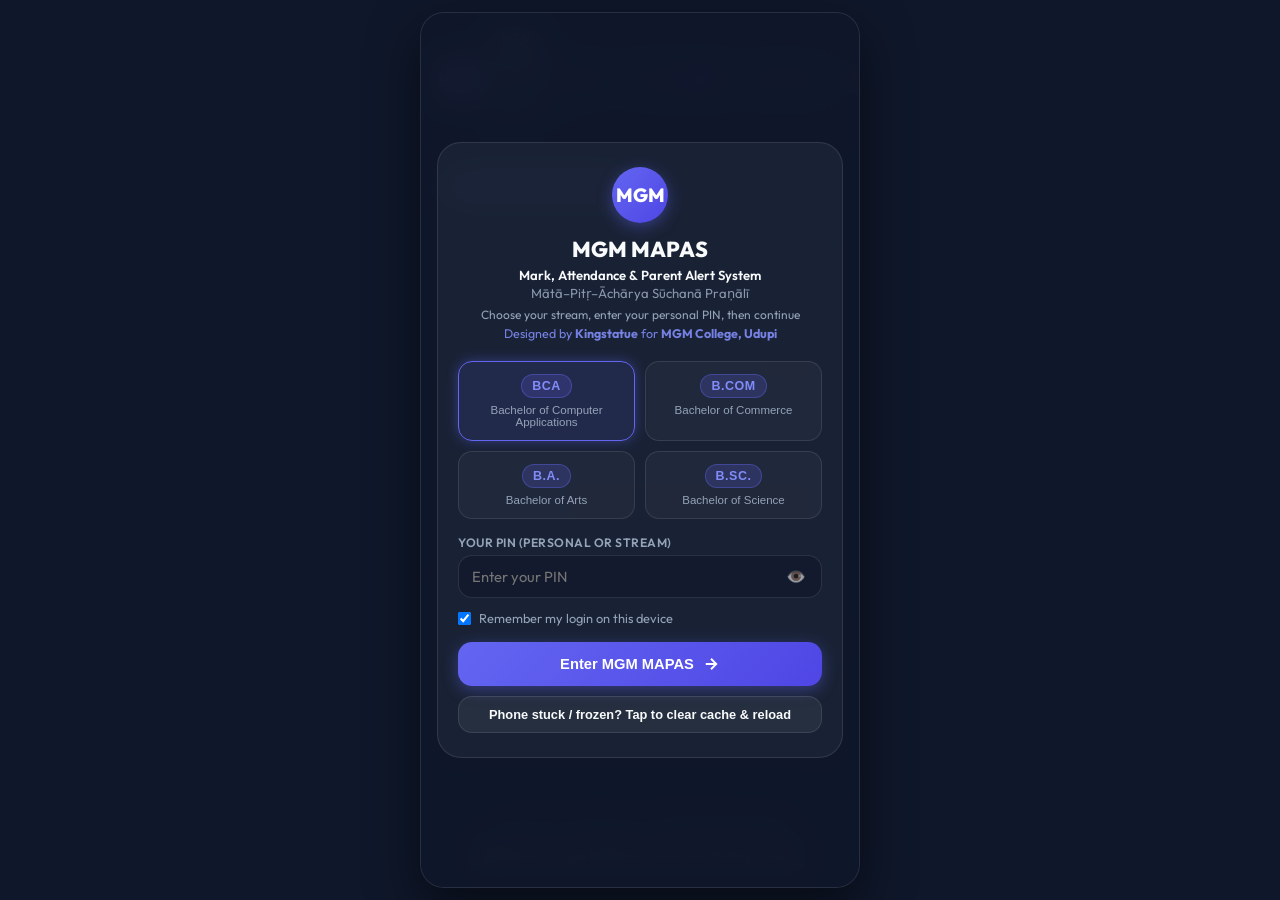
==== index.html @ 57c88f66 "new login pins" ====
<!DOCTYPE html>
<html lang="en" data-theme="dark">
<head>
  <meta charset="UTF-8">
  <meta name="viewport" content="width=device-width, initial-scale=1.0, maximum-scale=1.0, user-scalable=no">
  <title>MGM MAPAS — Mark, Attendance & Parent Alert System</title>
  <meta name="description" content="MGM MAPAS — Mark, Attendance & Parent Alert System (Mātā–Pitṛ–Āchārya Sūchanā Praṇālī). Daily parent alerts for MGM College faculty (BCA, B.Com, B.A., B.Sc.).">
  
  <!-- Fonts -->
  <link rel="preconnect" href="https://fonts.googleapis.com">
  <link rel="preconnect" href="https://fonts.gstatic.com" crossorigin>
  <link href="https://fonts.googleapis.com/css2?family=Outfit:wght@400;500;600;700;800&display=swap" rel="stylesheet">
  
  <!-- PWA & Mobile Icons -->
  <link rel="manifest" href="manifest.json">
  <meta name="theme-color" content="#6366f1">
  <meta name="apple-mobile-web-app-capable" content="yes">
  <meta name="apple-mobile-web-app-status-bar-style" content="black-translucent">
  <meta name="apple-mobile-web-app-title" content="MGM MAPAS">
  <link rel="apple-touch-icon" href="icon-192.png">

  <!-- Cache Control for GitHub Pages Instant Deployment -->
  <meta http-equiv="Cache-Control" content="no-cache, no-store, must-revalidate">
  <meta http-equiv="Pragma" content="no-cache">
  <meta http-equiv="Expires" content="0">

  <link rel="stylesheet" href="styles.css?v=v32.45-personal-pins">
  <script>
    // Auto-update after GitHub Pages deploy (runs before app.js) — does not touch attendance data
    (function () {
      var EXPECTED = 'v32.45-personal-pins';
      var KEY = 'mgm_shell_ver';
      var OWN_CACHE_PREFIX = 'mgm-absentee-informer';
      var reloading = false;

      function hardReload() {
        if (reloading || (typeof navigator !== 'undefined' && !navigator.onLine)) return;
        reloading = true;
        var finish = function () {
          try { sessionStorage.setItem('mgm_just_updated', EXPECTED); } catch (e) {}
          window.location.reload();
        };
        try {
          var p = Promise.resolve();
          if (window.caches && caches.keys) {
            p = caches.keys().then(function (names) {
              return Promise.all(names.filter(function (n) {
                return String(n || '').indexOf(OWN_CACHE_PREFIX) === 0;
              }).map(function (n) { return caches.delete(n); }));
            });
          }
          p.then(function () {
            if (!navigator.serviceWorker || !navigator.serviceWorker.getRegistration) {
              finish();
              return;
            }
            // Only this page's SW — never unregister Allstreams / Evening
            return navigator.serviceWorker.getRegistration().then(function (reg) {
              return reg ? reg.unregister() : undefined;
            }).then(finish).catch(finish);
          }).catch(finish);
        } catch (e) {
          finish();
        }
      }

      function applyNewVersion(ver) {
        if (typeof navigator !== 'undefined' && !navigator.onLine) return false;
        var prev = '';
        try { prev = localStorage.getItem(KEY) || ''; } catch (e) {}
        if (!prev) {
          try { localStorage.setItem(KEY, ver); } catch (e2) {}
          return false;
        }
        if (prev !== ver) {
          try { localStorage.setItem(KEY, ver); } catch (e2) {}
          hardReload();
          return true;
        }
        return false;
      }

      // 1) Compare published version.json (ONLY when online)
      if (typeof navigator !== 'undefined' && navigator.onLine) {
        fetch('./version.json?t=' + Date.now(), { cache: 'no-store' })
          .then(function (r) { return r.json(); })
          .then(function (data) {
            var ver = (data && (data.version || data.v)) || EXPECTED;
            applyNewVersion(ver);
          })
          .catch(function () {});
      } else {
        try { localStorage.setItem(KEY, EXPECTED); } catch (e) {}
      }

      // 2) Register SW with versioned URL so GitHub Pages cannot keep old sw.js forever
      if ('serviceWorker' in navigator) {
        window.addEventListener('load', function () {
          var swUrl = './sw.js?v=v116-personal-pins';
          navigator.serviceWorker.register(swUrl, { updateViaCache: 'none' })
            .then(function (reg) {
              if (navigator.onLine) {
                try { reg.update(); } catch (e) {}
              }
              function watch(worker) {
                if (!worker) return;
                worker.addEventListener('statechange', function () {
                  if (worker.state === 'installed' && navigator.serviceWorker.controller) {
                    try { worker.postMessage({ type: 'SKIP_WAITING' }); } catch (e) {}
                  }
                });
              }
              if (reg.waiting) {
                try { reg.waiting.postMessage({ type: 'SKIP_WAITING' }); } catch (e) {}
              }
              reg.addEventListener('updatefound', function () {
                watch(reg.installing);
              });
              document.addEventListener('visibilitychange', function () {
                if (document.visibilityState === 'visible' && navigator.onLine) {
                  try { reg.update(); } catch (e) {}
                  fetch('./version.json?t=' + Date.now(), { cache: 'no-store' })
                    .then(function (r) { return r.json(); })
                    .then(function (data) {
                      var ver = (data && (data.version || data.v)) || EXPECTED;
                      applyNewVersion(ver);
                    })
                    .catch(function () {});
                }
              });
            })
            .catch(function () {});

          var refreshing = false;
          navigator.serviceWorker.addEventListener('controllerchange', function () {
            if (refreshing || !navigator.onLine) return;
            refreshing = true;
            window.location.reload();
          });
        });
      }

      // Expose for "Check for App Updates" button
      window.mgmApplyShellVersion = applyNewVersion;
      window.mgmHardReloadShell = hardReload;
    })();
  </script>
</head>
<body>

  <!-- Main Mobile Frame Container -->
  <main class="app-frame" id="appFrame">
    
    <!-- Department Login Screen Overlay -->
    <div class="dept-login-overlay active" id="deptLoginModal">
      <div class="dept-login-card">
        <div class="dept-login-header">
          <div class="brand-logo-circle">MGM</div>
          <h2>MGM MAPAS</h2>
          <p style="font-weight: 600; color: var(--text-main, #e2e8f0); margin-bottom: 2px;">Mark, Attendance &amp; Parent Alert System</p>
          <p style="font-size: 0.82rem; opacity: 0.9; margin-top: 0;">Mātā–Pitṛ–Āchārya Sūchanā Praṇālī</p>
          <p style="font-size: 0.75rem; color: var(--text-muted, #94a3b8); margin-top: 6px;">Choose your stream, enter your personal PIN, then continue</p>
          <div style="font-size: 0.78rem; color: var(--primary-light, #818cf8); opacity: 0.9; margin-top: 4px;">Designed by <strong>Kingstatue</strong> for <strong>MGM College, Udupi</strong></div>
        </div>
        
        <form id="deptLoginForm" onsubmit="return false;">
          <div class="dept-grid">
            <button type="button" class="dept-card active" data-dept="BCA">
              <div class="dept-badge-pill bca">BCA</div>
              <span class="dept-name">Bachelor of Computer Applications</span>
            </button>
            <button type="button" class="dept-card" data-dept="BCM">
              <div class="dept-badge-pill bcm">B.COM</div>
              <span class="dept-name">Bachelor of Commerce</span>
            </button>
            <button type="button" class="dept-card" data-dept="BA">
              <div class="dept-badge-pill ba">B.A.</div>
              <span class="dept-name">Bachelor of Arts</span>
            </button>
            <button type="button" class="dept-card" data-dept="BSC">
              <div class="dept-badge-pill bsc">B.SC.</div>
              <span class="dept-name">Bachelor of Science</span>
            </button>
          </div>

          <div class="form-group" style="margin-top: 16px;">
            <label for="deptPasscode">Your PIN (personal or stream)</label>
            <div class="passcode-input-wrapper">
              <input type="password" id="deptPasscode" class="form-input" placeholder="Enter your PIN" autocomplete="current-password" inputmode="text">
              <button type="button" class="btn-toggle-pass" id="togglePassBtn">👁️</button>
            </div>
          </div>

          <div class="remember-checkbox-group">
            <label><input type="checkbox" id="rememberDeptCheck" checked> Remember my login on this device</label>
          </div>

          <div class="login-alert-box" id="loginAlertBox" style="display: none;"></div>

          <button type="submit" class="btn-primary btn-login" id="deptLoginBtn" style="margin-top: 16px;">
            <span>Enter MGM MAPAS</span>
            <svg width="18" height="18" viewBox="0 0 24 24" fill="none" stroke="currentColor" stroke-width="2.5">
              <line x1="5" y1="12" x2="19" y2="12"></line>
              <polyline points="12 5 19 12 12 19"></polyline>
            </svg>
          </button>
          <button type="button" class="btn-secondary" id="mobileForceRefreshBtn" style="width: 100%; margin-top: 10px; font-size: 0.8rem; font-weight: 600; padding: 10px;">
            Phone stuck / frozen? Tap to clear cache &amp; reload
          </button>
          <button type="button" class="btn-secondary" id="cancelHODLoginBtn" onclick="cancelHODLoginAndReturnToLogger()" style="width: 100%; margin-top: 8px; font-size: 0.84rem; font-weight: 600; padding: 10px; display: none;">
            ← Back to Mark Absentees
          </button>
        </form>
      </div>
    </div>

    <script>
      // Works even if app.js failed to load (old broken PWA cache)
      (function () {
        function mgmForceRefresh() {
          var done = function () { window.location.reload(); };
          var OWN_CACHE_PREFIX = 'mgm-absentee-informer';
          try {
            if (window.caches && caches.keys) {
              caches.keys().then(function (names) {
                return Promise.all(names.filter(function (n) {
                  return String(n || '').indexOf(OWN_CACHE_PREFIX) === 0;
                }).map(function (n) { return caches.delete(n); }));
              }).then(function () {
                if (navigator.serviceWorker && navigator.serviceWorker.getRegistration) {
                  return navigator.serviceWorker.getRegistration().then(function (reg) {
                    if (reg) return reg.unregister();
                  });
                }
              }).then(done).catch(done);
              return;
            }
          } catch (e) {}
          done();
        }
        window.mgmForceRefresh = mgmForceRefresh;
        document.addEventListener('DOMContentLoaded', function () {
          var btn = document.getElementById('mobileForceRefreshBtn');
          if (btn) btn.addEventListener('click', function (e) {
            e.preventDefault();
            btn.textContent = 'Clearing cache…';
            mgmForceRefresh();
          });
        });
      })();
    </script>

    <!-- Top Header -->
    <header class="app-header">
      <div class="brand">
        <div class="brand-icon">MGM</div>
        <div class="brand-info">
          <h1 title="Mark, Attendance & Parent Alert System · Mātā–Pitṛ–Āchārya Sūchanā Praṇālī">MGM MAPAS</h1>
          <p id="deptSubtitle">Bachelor of Computer Applications (BCA)</p>
        </div>
      </div>
      <div class="header-actions">
        <button class="dept-active-badge bca" id="activeDeptBadge" title="BCA Department" type="button">
          <span id="activeDeptText">BCA</span>
        </button>
        <button class="history-pill-btn" id="historyBtn" title="Today's entries — edit or delete" aria-label="Today's entries">
          <svg width="16" height="16" viewBox="0 0 24 24" fill="none" stroke="currentColor" stroke-width="2.2" stroke-linecap="round" stroke-linejoin="round">
            <path d="M12 8v4l3 3"></path>
            <circle cx="12" cy="12" r="9"></circle>
          </svg>
          <span>Today</span>
          <span class="today-count-badge" id="todayCountBadge" hidden>0</span>
        </button>
        <button class="history-pill-btn" id="manageSubjectBtnHeader" title="Add or manage subjects" aria-label="Manage Subjects">
          <svg width="15" height="15" viewBox="0 0 24 24" fill="none" stroke="currentColor" stroke-width="2.2" stroke-linecap="round" stroke-linejoin="round">
            <path d="M4 19.5A2.5 2.5 0 0 1 6.5 17H20"></path>
            <path d="M6.5 2H20v20H6.5A2.5 2.5 0 0 1 4 19.5v-15A2.5 2.5 0 0 1 6.5 2z"></path>
          </svg>
          <span>Subjects</span>
        </button>
        <button class="history-pill-btn" id="adminTeachersBtn" title="Admin only — manage teacher names and personal PINs" aria-label="Manage Teachers" style="display: none;">
          <svg width="15" height="15" viewBox="0 0 24 24" fill="none" stroke="currentColor" stroke-width="2.2" stroke-linecap="round" stroke-linejoin="round">
            <path d="M17 21v-2a4 4 0 0 0-4-4H5a4 4 0 0 0-4 4v2"></path>
            <circle cx="9" cy="7" r="4"></circle>
            <path d="M23 21v-2a4 4 0 0 0-3-3.87"></path>
            <path d="M16 3.13a4 4 0 0 1 0 7.75"></path>
          </svg>
          <span>Teachers</span>
        </button>
        <button class="history-pill-btn" id="adminPasscodeSettingsBtn" title="Admin only — legacy stream / admin passcodes" aria-label="Manage Passcodes" style="display: none;">
          <svg width="15" height="15" viewBox="0 0 24 24" fill="none" stroke="currentColor" stroke-width="2.2" stroke-linecap="round" stroke-linejoin="round">
            <rect x="3" y="11" width="18" height="11" rx="2" ry="2"></rect>
            <path d="M7 11V7a5 5 0 0 1 10 0v4"></path>
          </svg>
          <span>PINs</span>
        </button>
        <button class="logout-btn" id="logoutBtn" title="Exit Department / Logout" aria-label="Exit Department">
          <svg width="15" height="15" viewBox="0 0 24 24" fill="none" stroke="currentColor" stroke-width="2.2" stroke-linecap="round" stroke-linejoin="round">
            <path d="M9 21H5a2 2 0 0 1-2-2V5a2 2 0 0 1 2-2h4"></path>
            <polyline points="16 17 21 12 16 7"></polyline>
            <line x1="21" y1="12" x2="9" y2="12"></line>
          </svg>
          <span>Exit</span>
        </button>
        <button class="icon-btn" id="themeToggle" title="Toggle Theme" aria-label="Toggle Theme">
          <svg class="sun-icon" width="20" height="20" viewBox="0 0 24 24" fill="none" stroke="currentColor" stroke-width="2" stroke-linecap="round" stroke-linejoin="round">
            <circle cx="12" cy="12" r="5"></circle>
            <line x1="12" y1="1" x2="12" y2="3"></line>
            <line x1="12" y1="21" x2="12" y2="23"></line>
            <line x1="4.22" y1="4.22" x2="5.64" y2="5.64"></line>
            <line x1="18.36" y1="18.36" x2="19.78" y2="19.78"></line>
            <line x1="1" y1="12" x2="3" y2="12"></line>
            <line x1="21" y1="12" x2="23" y2="12"></line>
            <line x1="4.22" y1="19.78" x2="5.64" y2="18.36"></line>
            <line x1="18.36" y1="5.64" x2="19.78" y2="4.22"></line>
          </svg>
        </button>
      </div>
    </header>

    <!-- Main Interactive Body -->
    <div class="app-body">
      
      <!-- Mode Switcher (Voice removed — Mark Absentees + Parent Informer) -->
      <div class="mode-switcher">
        <button class="mode-tab" id="voiceModeTab" style="display: none !important;" hidden aria-hidden="true" tabindex="-1">Voice</button>
        <button class="mode-tab active" id="typingModeTab">
          <svg width="18" height="18" viewBox="0 0 24 24" fill="none" stroke="currentColor" stroke-width="2" stroke-linecap="round" stroke-linejoin="round">
            <rect x="2" y="4" width="20" height="16" rx="2"></rect>
            <path d="M6 8h.01M10 8h.01M14 8h.01M18 8h.01M6 12h.01M10 12h.01M14 12h.01M18 12h.01M8 16h8"></path>
          </svg>
          Mark Absentees
        </button>
        <button class="mode-tab" id="hodModeTab">
          <svg width="18" height="18" viewBox="0 0 24 24" fill="none" stroke="currentColor" stroke-width="2" stroke-linecap="round" stroke-linejoin="round">
            <path d="M16 21v-2a4 4 0 0 0-4-4H5a4 4 0 0 0-4 4v2"></path>
            <circle cx="8.5" cy="7" r="4"></circle>
            <polyline points="17 11 19 13 23 9"></polyline>
          </svg>
          Parent Informer
        </button>
      </div>

      <!-- VOICE kept in DOM (hidden) so legacy element IDs do not break -->
      <div class="mode-container" id="voiceSection" style="display: none !important;" hidden aria-hidden="true">
        
        <!-- Live Status Pill with Today's Date -->
        <div class="status-pill" id="statusPill">
          <span class="status-dot"></span>
          <span id="statusText">Tap microphone to speak</span>
          <span class="today-badge" id="todayBadge">📅 Today</span>
        </div>

        <!-- Microphone Section -->
        <div class="mic-section">
          <div class="mic-wrapper" id="micWrapper">
            <div class="pulse-ring pulse-ring-1"></div>
            <div class="pulse-ring pulse-ring-2"></div>
            
            <button class="mic-btn" id="micBtn" aria-label="Tap to speak">
              <svg id="micIcon" viewBox="0 0 24 24" fill="none" stroke="currentColor" stroke-width="2" stroke-linecap="round" stroke-linejoin="round">
                <path d="M12 2a3 3 0 0 0-3 3v7a3 3 0 0 0 6 0V5a3 3 0 0 0-3-3z"></path>
                <path d="M19 10v2a7 7 0 0 1-14 0v-2"></path>
                <line x1="12" y1="19" x2="12" y2="22"></line>
                <line x1="8" y1="22" x2="16" y2="22"></line>
              </svg>
              <span id="micBtnLabel">Tap to Speak</span>
            </button>
          </div>

          <canvas class="visualizer-canvas" id="audioVisualizer"></canvas>
        </div>

        <!-- Speech Transcript Card -->
        <div class="transcript-card">
          <div class="transcript-header">
            <h3>
              <svg width="16" height="16" viewBox="0 0 24 24" fill="none" stroke="currentColor" stroke-width="2">
                <path d="M21 15a2 2 0 0 1-2 2H7l-4 4V5a2 2 0 0 1 2-2h14a2 2 0 0 1 2 2z"></path>
              </svg>
              Live Speech Transcript
            </h3>
            <button class="clear-btn" id="clearTranscriptBtn" title="Clear text">Clear</button>
          </div>
          <div class="transcript-text" id="transcriptText">
            <span class="transcript-placeholder">Spoken words will appear here in real-time...</span>
          </div>
        </div>

        <!-- Voice Presets -->
        <div class="presets-section">
          <div style="display: flex; justify-content: space-between; align-items: center; width: 100%; margin-bottom: 4px;">
            <span class="section-label">Sample Spoken Phrases</span>
            </div>
          <div class="preset-pills">
            <button class="preset-pill" data-phrase="26709 26717 English First Year A Slot 1">
              "26709 26717 English 1st Yr A Slot 1"
            </button>
            <button class="preset-pill" data-phrase="Roll numbers 26701, 26705 2nd Year BCA Sec B Java 10-10.55">
              "Roll 26701, 26705 2nd Yr Sec B Java 10-10.55"
            </button>
            <button class="preset-pill" data-phrase="Third year Section A Database slot 1 absentees 5 8 19">
              "3rd Yr Sec A Database Slot 1 - Absentees 5, 8, 19"
            </button>
          </div>
        </div>

        <div class="action-controls" style="display: flex; flex-direction: column; gap: 8px;">
          <button class="btn-primary" id="processBtn" disabled>
            <span>Verify & Confirm</span>
            <svg width="18" height="18" viewBox="0 0 24 24" fill="none" stroke="currentColor" stroke-width="2.5">
              <polyline points="9 18 15 12 9 6"></polyline>
            </svg>
          </button>
          <button type="button" class="btn-secondary history-open-btn" id="historyBtnVoice" style="width: 100%;">
            Today’s entries — Edit / Delete
          </button>
        </div>

      </div>

      <!-- MARK ABSENTEES MODE CONTAINER -->
      <div class="mode-container" id="typingSection" style="display: flex;">
        <!-- Hidden stubs — Quick Text removed; keep IDs for legacy JS -->
        <textarea id="manualTextInput" style="display:none" aria-hidden="true"></textarea>
        <button type="button" id="clearManualTextBtn" style="display:none" aria-hidden="true"></button>
        <button type="button" id="parseTypedTextBtn" style="display:none" aria-hidden="true"></button>
        
        <!-- Direct Form — progressive steps: Date → Year/Sec → Slot/Duration → Subject → Rolls -->
        <form class="direct-form" id="directForm" onsubmit="return false;">
          <div class="form-row mark-step" id="markStepDate">
            <div class="form-group form-group-full">
              <label for="directDateInput">Date</label>
              <input type="date" id="directDateInput" class="form-input" required>
            </div>
          </div>

          <div class="form-row mark-step" id="markStepYearSec">
            <div class="form-group">
              <label for="directYearSelect">Year</label>
              <select id="directYearSelect" class="form-select">
                <option value="" disabled selected>Select Year</option>
                <option value="First Year">First Year</option>
                <option value="Second Year">Second Year</option>
                <option value="Third Year">Third Year</option>
              </select>
            </div>

            <div class="form-group" id="directSectionWrap">
              <label for="directSectionSelect">Section</label>
              <select id="directSectionSelect" class="form-select">
                <option value="" disabled selected>Select Section</option>
                <option value="A">Section A</option>
                <option value="B">Section B</option>
                <option value="C">Section C</option>
                <option value="C (TP)">Section C (TP)</option>
                <option value="C (AF)">Section C (AF)</option>
                <option value="ALL">Combined (Sec A, B, C / Electives)</option>
              </select>

              <!-- Combination Checkboxes UI for BSC & Audience Streams -->
              <div id="directCombinationCheckboxes" class="combo-checkbox-panel" style="display: none;">
                <div class="combo-panel-title">Select Combination(s) / Batches for this Class:</div>
                <div class="combo-checkbox-list" id="directComboCheckboxesList"></div>
                <div class="combo-preset-row" id="directComboPresetsRow"></div>
              </div>
            </div>
          </div>

          <div class="form-row mark-step" id="markStepSlotDur">
            <div class="form-group">
              <label for="directSlotSelect">Slot / Time</label>
              <select id="directSlotSelect" class="form-select">
                <option value="" disabled selected>Select Slot</option>
                <option value="1">Slot 1 (9:00 - 9:55 AM)</option>
                <option value="2">Slot 2 (10:00 - 10:55 AM)</option>
                <option value="3">Slot 3 (11:10 - 12:05 PM)</option>
                <option value="4">Slot 4 (12:10 - 1:05 PM)</option>
                <option value="5">Slot 5 (1:05 - 2:00 PM)</option>
                <option value="6">Slot 6 (2:00 - 2:55 PM)</option>
                <option value="7">Slot 7 (3:00 - 3:55 PM)</option>
                <option value="8">Slot 8 (4:00 - 4:55 PM)</option>
              </select>
            </div>
            <div class="form-group">
              <label for="directDurationSelect">Duration / Multi-Slot</label>
              <select id="directDurationSelect" class="form-select">
                <option value="1">1 Hour (Single Slot)</option>
                <option value="2">2 Hours (2 Slots - Double Class / Lab)</option>
                <option value="3">3 Hours (3 Slots - Multi Class / Lab)</option>
                <option value="4">4 Hours (4 Slots - Multi Class / Lab)</option>
              </select>
            </div>
          </div>

          <div class="form-row mark-step" id="markStepSubject">
            <div class="form-group form-group-full">
              <label for="directSubjectInput">Subject</label>
              <select id="directSubjectInput" class="form-select" required>
                <option value="" disabled selected>Select Subject</option>
              </select>
            </div>
          </div>

          <div class="mark-step" id="markStepRolls">
            <div class="form-group form-group-full">
              <div class="roll-prefix-bar" id="directRollPrefixBar">
                <label for="directRollPrefix">Section prefix</label>
                <input type="text" id="directRollPrefix" class="form-input roll-prefix-input" maxlength="10" placeholder="e.g. 267 or S0" autocomplete="off" spellcheck="false">
                <span class="roll-prefix-hint">Short digits (2–3) expand using this prefix</span>
              </div>
              <div class="roll-input-header">
                <label for="directRollInput" style="margin-bottom: 0;">Absent Roll Numbers</label>
                <button type="button" class="small-mic-btn" id="directMicBtn" title="Speak Roll Numbers (e.g. 26709, 26717)">
                  <svg class="small-mic-icon" width="14" height="14" viewBox="0 0 24 24" fill="none" stroke="currentColor" stroke-width="2.2" stroke-linecap="round" stroke-linejoin="round">
                    <path d="M12 2a3 3 0 0 0-3 3v7a3 3 0 0 0 6 0V5a3 3 0 0 0-3-3z"></path>
                    <path d="M19 10v2a7 7 0 0 1-14 0v-2"></path>
                    <line x1="12" y1="19" x2="12" y2="22"></line>
                    <line x1="8" y1="22" x2="16" y2="22"></line>
                  </svg>
                  <span id="directMicBtnLabel">Voice Input</span>
                </button>
              </div>
              <textarea id="directRollInput" class="form-input mark-roll-input" rows="3" placeholder="e.g. 09, 17 or full 26709, 26717 (blank = NIL)"></textarea>
              <div class="roll-expand-preview" id="directRollExpandPreview" hidden></div>
              <div class="mic-status-banner" id="directMicStatusBanner" style="display: none;">
                <div style="display: flex; align-items: center; gap: 8px; overflow: hidden; white-space: nowrap; text-overflow: ellipsis; flex: 1;">
                  <span class="mic-live-dot"></span>
                  <span id="directMicStatusText" style="overflow: hidden; text-overflow: ellipsis;">Listening... Speak now</span>
                </div>
                <button type="button" class="mic-stop-pill" id="directMicStopBtn">Stop</button>
              </div>
            </div>
          </div>

          <div id="directMultiSlotContainer" style="display: none; margin-bottom: 12px; padding: 10px; background: rgba(0,0,0,0.25); border: 1px dashed var(--primary-light); border-radius: 8px;">
            <div style="font-size: 0.78rem; font-weight: 700; color: #60a5fa; margin-bottom: 6px;">
              🧪 Per-Slot Absentees Adjustment (Optional for Multi-Hour Labs)
            </div>
            <div id="directMultiSlotBreakdown" style="display: flex; flex-direction: column; gap: 6px;"></div>
          </div>

          <div class="mark-step" id="markStepActions">
            <div class="modal-buttons" style="margin-top: 10px;">
              <button type="button" class="btn-secondary btn-cancel" id="directResetBtn">Clear / Reset</button>
              <button type="button" class="btn-primary btn-submit" id="directSubmitBtn">
                <span id="directSubmitBtnText">Submit Absentee</span>
                <div class="spinner" id="directSubmitSpinner" style="display: none;"></div>
              </button>
            </div>
          </div>

          <button type="button" class="btn-secondary" id="openPaperPasteModalBtn" style="margin-top: 8px; width: 100%; font-weight: 700;">
            📋 Paste past classes
          </button>
        </form>

      </div>

      <!-- HOD PORTAL CONTAINER -->
      <div class="mode-container hod-workspace" id="hodSection" style="display: none;">
        <div class="hod-header-card hod-workspace-chrome">
          <div class="hod-title-group" style="display: flex; justify-content: space-between; align-items: center; flex-wrap: wrap; gap: 8px;">
            <div>
              <h2 style="font-size: 1rem; font-weight: 800; color: var(--text-main); margin: 0; display: flex; align-items: center; gap: 8px;">
                Parent Informer
                <span id="hodRoleBadge" style="display: none;"></span>
              </h2>
            </div>
            <div style="display: flex; gap: 8px; align-items: center; flex-wrap: wrap;">
              <button type="button" class="btn-secondary" id="hodPasscodeSettingsBtn" style="padding: 6px 12px; font-size: 0.78rem; display: none;">
                ⚙️ Manage Passcodes
              </button>
              </div>
          </div>
          
        <!-- Parent Informer Sub-Tool Switcher Tabs -->
        <div class="mode-switcher hod-sub-tabs" style="margin-top: 10px; margin-bottom: 0; background: rgba(0,0,0,0.25); padding: 4px; border-radius: 10px;">
          <button class="mode-tab active" id="subTabDailyInformer" type="button" title="Daily Absentees Report">
            Daily
          </button>
          <button class="mode-tab" id="subTabShortageCalculator" type="button" title="Attendance Shortage Report">
            Shortage
          </button>
          <button class="mode-tab" id="subTabInternalMarks" type="button" title="Internal Marks">
            Marks
          </button>
        </div>
        </div>

        <!-- CONTAINER 1: DAILY INFORMER -->
        <div id="hodDailyInformerContainer" class="hod-subpanel">
          <div class="hod-filter-row">
            <div class="form-group" style="flex: 1; min-width: 140px; display: none;">
              <label for="hodStreamSelect">Department</label>
              <select id="hodStreamSelect" class="form-select">
                <option value="BCA" selected>BCA (Bachelor of Computer Applications)</option>
              </select>
            </div>
            
            <div class="form-group" style="flex: 1; min-width: 140px;">
              <label for="hodDatePicker">Date</label>
              <input type="date" id="hodDatePicker" class="form-control" />
            </div>

            <div class="form-group" style="align-self: flex-end;">
              <button type="button" class="btn-primary" id="hodFetchBtn" style="padding: 10px 16px; width: 100%;">
                <span id="hodFetchBtnText">🔄 Fetch Absentees</span>
                <div class="spinner" id="hodFetchSpinner" style="display: none;"></div>
              </button>
            </div>
          </div>

          <div id="hodStatusMessage" class="alert-banner" style="display: none; margin-top: 14px;"></div>

          <!-- Global Master WhatsApp Share Button -->
          <div id="hodGlobalShareContainer" style="display: none; margin-bottom: 16px;">
            <button type="button" class="btn-whatsapp-global" id="hodShareAllWaBtn" style="width: 100%;">
              📱 Share Full Department Summary (All Sections) to WhatsApp
            </button>
          </div>

          <!-- Section Cards Container -->
          <div class="hod-section-cards" id="hodSectionCardsContainer">
            <div class="hod-empty-state">
              <div style="font-size: 2.5rem; margin-bottom: 8px;">📊</div>
              <p style="font-size: 0.88rem; color: var(--text-muted); font-weight: 500;">Select date and click <strong>"Fetch Absentees"</strong> to generate section report.</p>
            </div>
          </div>
        </div>

        <!-- CONTAINER 2: SHORTAGE CALCULATOR -->
        <div id="hodShortageContainer" class="hod-subpanel" style="display: none;">
          <!-- Attendance Shortage Calculator Card (Method 1: Roll Range) -->
          <div class="hod-header-card" style="border: 1px solid rgba(239, 68, 68, 0.35); background: rgba(239, 68, 68, 0.05);">
            <div style="display: flex; justify-content: space-between; align-items: center; margin-bottom: 12px; flex-wrap: wrap; gap: 8px;">
              <h3 class="hod-panel-title" style="font-size: 1.05rem; font-weight: 800; color: #f87171; display: flex; align-items: center; gap: 8px; margin: 0;">
                Shortage filters
              </h3>
              <span class="badge" style="background: rgba(239, 68, 68, 0.2); color: #f87171; font-size: 0.72rem; font-weight: 700;">Roll Range Method</span>
            </div>

            <div class="hod-filter-row" style="margin-bottom: 8px;">
              <div class="form-group" style="flex: 1; min-width: 110px;">
                <label for="shortageYearSelect">Year</label>
                <select id="shortageYearSelect" class="form-select">
                  <option value="First Year">First Year</option>
                  <option value="Second Year">Second Year</option>
                  <option value="Third Year">Third Year</option>
                </select>
              </div>
              <div class="form-group" style="flex: 1; min-width: 110px;">
                <label for="shortageSectionSelect">Section</label>
                <select id="shortageSectionSelect" class="form-select">
                  <option value="A">Section A</option>
                  <option value="B">Section B</option>
                  <option value="C">Section C</option>
                  <option value="C (AIML)">Section C (AIML)</option>
                  <option value="ALL">Combined (Electives)</option>
                </select>
              </div>
              <div class="form-group" style="flex: 1; min-width: 140px;">
                <label for="shortageSubjectSelect">Subject Filter</label>
                <select id="shortageSubjectSelect" class="form-select">
                  <option value="ALL" selected>All Subjects (Overall)</option>
                </select>
              </div>
            </div>

            <div class="hod-filter-row" style="margin-bottom: 8px;">
              <div class="form-group" style="flex: 1; min-width: 110px;">
                <label for="shortageStartRoll">Start Roll No. / Ranges</label>
                <input type="text" id="shortageStartRoll" class="form-input" placeholder="e.g. S0180 or S0180-S0260, S0352" />
              </div>
              <div class="form-group" style="flex: 1; min-width: 110px;">
                <label for="shortageEndRoll">End Roll No. (Optional)</label>
                <input type="text" id="shortageEndRoll" class="form-input" placeholder="e.g. S0352" />
              </div>
              <div class="form-group" style="flex: 1; min-width: 130px;">
                <label for="shortageCutoffSelect">Cutoff Threshold</label>
                <select id="shortageCutoffSelect" class="form-select">
                  <option value="75" selected>Below 75% (Shortage)</option>
                  <option value="80">Below 80%</option>
                  <option value="60">Below 60% (Critical)</option>
                  <option value="100">All Students (Complete List)</option>
                </select>
              </div>
              <div class="form-group" style="flex: 1; min-width: 130px;">
                <label for="shortagePeriodSelect">Time Period</label>
                <select id="shortagePeriodSelect" class="form-select">
                  <option value="ALL" selected>All Time (Cumulative)</option>
                  <option value="MONTH">This Month (Monthly)</option>
                  <option value="WEEK">This Week (Weekly)</option>
                  <option value="CUSTOM">Custom Date Range</option>
                </select>
              </div>
            </div>

            <div id="shortageCustomDateRow" class="hod-filter-row" style="display: none; margin-bottom: 8px;">
              <div class="form-group" style="flex: 1; min-width: 130px;">
                <label for="shortageFromDate">From Date</label>
                <input type="date" id="shortageFromDate" class="form-input" />
              </div>
              <div class="form-group" style="flex: 1; min-width: 130px;">
                <label for="shortageToDate">To Date</label>
                <input type="date" id="shortageToDate" class="form-input" />
              </div>
            </div>

            <button type="button" class="btn-primary" id="shortageCalculateBtn" style="width: 100%; background: linear-gradient(135deg, #ef4444, #dc2626); border: none; margin-top: 6px; padding: 10px 16px; font-weight: 700;">
              <span id="shortageCalculateBtnText">📊 Calculate Shortage Report</span>
              <div class="spinner" id="shortageSpinner" style="display: none;"></div>
            </button>
            <button type="button" class="btn-secondary" id="openBulkGeneratorModalBtn" style="width: 100%; margin-top: 10px; font-weight: 700; background: rgba(99,102,241,0.12); color: #a5b4fc; border: 1px solid rgba(99,102,241,0.3); padding: 9px 16px; border-radius: 8px; cursor: pointer; display: flex; justify-content: center; align-items: center; gap: 8px;">
              ⚡ Bulk Past Class Generator
            </button>
          </div>

          <div id="shortageResultsContainer" style="display: none; margin-top: 14px;"></div>
        </div>

        <div id="hodInternalMarksContainer" class="hod-subpanel" style="display: none;">
          <div class="hod-header-card" style="border: 1px solid rgba(16, 185, 129, 0.35); background: rgba(16, 185, 129, 0.06);">
            <div style="display: flex; justify-content: space-between; align-items: center; margin-bottom: 12px; flex-wrap: wrap; gap: 8px;">
              <h3 class="hod-panel-title" style="font-size: 1.05rem; font-weight: 800; color: #34d399; margin: 0;">Marks entry</h3>
              <span class="badge" style="background: rgba(16, 185, 129, 0.2); color: #6ee7b7; font-size: 0.72rem; font-weight: 700;">2 × 10</span>
            </div>
            <p class="hod-panel-hint" style="font-size: 0.78rem; color: var(--text-muted); margin: 0 0 12px;">Logged-in stream · year · section · subject</p>

            <div class="hod-filter-row" style="margin-bottom: 8px;">
              <div class="form-group" style="flex: 1; min-width: 110px;">
                <label for="iaYearSelect">Year</label>
                <select id="iaYearSelect" class="form-select">
                  <option value="First Year">First Year</option>
                  <option value="Second Year">Second Year</option>
                  <option value="Third Year">Third Year</option>
                </select>
              </div>
              <div class="form-group" style="flex: 1; min-width: 110px;">
                <label for="iaSectionSelect">Section</label>
                <select id="iaSectionSelect" class="form-select">
                  <option value="A">Section A</option>
                  <option value="B">Section B</option>
                  <option value="C">Section C</option>
                  <option value="ALL">Combined (Electives)</option>
                </select>
              </div>
              <div class="form-group" style="flex: 1; min-width: 140px;">
                <label for="iaSubjectSelect">Subject</label>
                <select id="iaSubjectSelect" class="form-select">
                  <option value="">Select subject</option>
                </select>
              </div>
              <div class="form-group" style="flex: 1; min-width: 120px;">
                <label for="iaSemesterSelect">Semester</label>
                <select id="iaSemesterSelect" class="form-select">
                  <option value="I">I Semester</option>
                  <option value="II">II Semester</option>
                  <option value="III">III Semester</option>
                  <option value="IV">IV Semester</option>
                  <option value="V">V Semester</option>
                  <option value="VI">VI Semester</option>
                </select>
              </div>
            </div>

            <div class="hod-filter-row" style="margin-bottom: 8px;">
              <div class="form-group" style="flex: 1; min-width: 110px;">
                <label for="iaStartRoll">Start Roll No. / Ranges</label>
                <input type="text" id="iaStartRoll" class="form-input" placeholder="e.g. S0001 or S0001-S0060" />
              </div>
              <div class="form-group" style="flex: 1; min-width: 110px;">
                <label for="iaEndRoll">End Roll No. (Optional)</label>
                <input type="text" id="iaEndRoll" class="form-input" placeholder="e.g. S0060" />
              </div>
            </div>

            <button type="button" class="btn-primary" id="iaLoadRollsBtn" style="width: 100%; background: linear-gradient(135deg, #10b981, #059669); border: none; margin-top: 6px; padding: 10px 16px; font-weight: 700;">
              <span id="iaLoadRollsBtnText">📋 Load Students for Marks Entry</span>
            </button>
          </div>

          <div id="iaMarksEntryCard" style="display: none; margin-top: 14px;" class="hod-header-card">
            <div style="display: flex; justify-content: space-between; align-items: center; flex-wrap: wrap; gap: 8px; margin-bottom: 10px;">
              <h4 style="margin: 0; font-size: 0.95rem; font-weight: 800; color: var(--text-main);" id="iaEntryHeading">Marks grid</h4>
              <span style="font-size: 0.75rem; color: var(--text-muted);">Names optional · Max 10 · type <strong>AB</strong> if absent</span>
            </div>
            <div class="form-group" style="margin-bottom: 10px;">
              <label for="iaClassListPaste">Paste class list once (from Excel) — Roll, REG.No, Name</label>
              <textarea id="iaClassListPaste" class="form-input" rows="4" placeholder="Copy from Excel and paste here, e.g.&#10;24301	U05MG24S0020	ABHISHEK&#10;24302	U05MG24S0015	ADHITHYA"></textarea>
              <button type="button" class="btn-secondary" id="iaApplyClassListBtn" style="margin-top: 8px; width: 100%; font-weight: 700; padding: 8px 12px;">
                📥 Fill Names from Paste
              </button>
              <p style="font-size: 0.72rem; color: var(--text-muted); margin: 6px 0 0;">One-time for this section. Names are reused for every subject.</p>
            </div>
            <div style="overflow-x: auto;">
              <table class="ia-marks-table" id="iaMarksTable">
                <thead>
                  <tr>
                    <th>Roll No.</th>
                    <th>REG.No.</th>
                    <th>Name</th>
                    <th>I TEST (/10)</th>
                    <th>II TEST (/10)</th>
                    <th>Internal</th>
                  </tr>
                </thead>
                <tbody id="iaMarksTableBody"></tbody>
              </table>
            </div>
            <div class="shortage-export-row" style="margin-top: 12px; margin-bottom: 0;">
              <button type="button" class="btn-primary" id="iaSaveMarksBtn" style="width: 100%; font-weight: 700; padding: 10px 14px;">💾 Save Internal Marks</button>
              <button type="button" class="btn-secondary" id="iaPrintClassBtn" style="width: 100%; font-weight: 700; padding: 10px 14px;">🖨️ Print Marks Form</button>
              <button type="button" class="btn-secondary" id="iaExcelClassBtn" style="width: 100%; font-weight: 700; padding: 10px 14px; background: rgba(16, 185, 129, 0.14); color: #6ee7b7; border: 1px solid rgba(16, 185, 129, 0.35);">📊 Download Marks Excel</button>
            </div>
            <div class="shortage-export-row" style="margin-top: 8px; margin-bottom: 0;">
              <button type="button" class="btn-secondary" id="iaPrintFinalBtn" style="width: 100%; font-weight: 700; padding: 10px 14px;">
                📄 Print Academic Performance
              </button>
              <button type="button" class="btn-secondary" id="iaExcelFinalBtn" style="width: 100%; font-weight: 700; padding: 10px 14px; background: rgba(16, 185, 129, 0.14); color: #6ee7b7; border: 1px solid rgba(16, 185, 129, 0.35);">
                📊 Download Final Report Excel
              </button>
            </div>
            <p style="font-size: 0.74rem; color: var(--text-muted); margin: 10px 0 0;">Marks form matches the college Internal Marks sheet. Academic Performance is the student-wise final report (marks + attendance) for the logged-in stream.</p>
          </div>
        </div>
      </div>

    </div>

    <!-- Confirmation Modal Form -->
    <div class="modal-overlay" id="confirmationModal">
      <div class="modal-card">
        <div class="modal-header">
          <h2>
            <svg width="22" height="22" viewBox="0 0 24 24" fill="none" stroke="var(--primary-color)" stroke-width="2.5">
              <path d="M14 2H6a2 2 0 0 0-2 2v16a2 2 0 0 0 2 2h12a2 2 0 0 0 2-2V8z"></path>
              <polyline points="14 2 14 8 20 8"></polyline>
              <line x1="16" y1="13" x2="8" y2="13"></line>
              <line x1="16" y1="17" x2="8" y2="17"></line>
            </svg>
            Confirm Attendance Entry
          </h2>
          <button class="icon-btn" id="closeModalBtn" aria-label="Close modal">&times;</button>
        </div>

        <form id="attendanceForm" onsubmit="return false;">
          <div id="modalAlertBox" style="display: none;"></div>
          <div class="form-row">
            <div class="form-group form-group-full">
              <label for="dateInput">Date</label>
              <input type="date" id="dateInput" class="form-input" required>
            </div>
          </div>

          <div class="form-group form-group-full" style="margin-bottom: 12px;">
            <div class="roll-prefix-bar" id="modalRollPrefixBar">
              <label for="modalRollPrefix">Section prefix</label>
              <input type="text" id="modalRollPrefix" class="form-input roll-prefix-input" maxlength="10" placeholder="e.g. 267 or S0" autocomplete="off" spellcheck="false">
              <span class="roll-prefix-hint">Short digits (2–3) expand using this prefix</span>
            </div>
            <label for="rollNumbersInput">Absent Roll Numbers</label>
            <textarea id="rollNumbersInput" class="form-input mark-roll-input" rows="3" placeholder="e.g. 09, 17 or full 26709 (blank = NIL)"></textarea>
            <div class="roll-expand-preview" id="modalRollExpandPreview" hidden></div>
          </div>

          <div class="form-row">
            <div class="form-group">
              <label for="yearSelect">Year</label>
              <select id="yearSelect" class="form-select" required>
                <option value="First Year">First Year</option>
                <option value="Second Year">Second Year</option>
                <option value="Third Year">Third Year</option>
              </select>
            </div>

            <div class="form-group" id="modalSectionFormGroup">
              <label for="sectionSelect" id="modalSectionLabel">Section</label>
              <select id="sectionSelect" class="form-select" required>
                <option value="A">Section A</option>
                <option value="B">Section B</option>
                <option value="C">Section C</option>
              </select>
              <div id="modalCombinationCheckboxes" class="combo-checkbox-panel" style="display: none;">
                <div class="combo-panel-title">Select Combination(s) / Batches:</div>
                <div class="combo-checkbox-list" id="modalComboCheckboxesList"></div>
                <div class="combo-preset-row" id="modalComboPresetsRow"></div>
              </div>
            </div>
          </div>

          <div class="form-row">
            <div class="form-group">
              <div style="display: flex; justify-content: space-between; align-items: center;">
                <label for="subjectInput">Subject</label>
                </div>
              <select id="subjectInput" class="form-select" required></select>
            </div>

            <div class="form-group">
              <label for="slotSelect">Slot / Time Period</label>
              <select id="slotSelect" class="form-select" required>
                <option value="1">Slot 1 (9-9.55)</option>
                <option value="2">Slot 2 (10-10.55)</option>
                <option value="3">Slot 3 (11.10-12.05)</option>
                <option value="4">Slot 4 (12.10-1.05)</option>
                <option value="5">Slot 5 (1.05-2)</option>
                <option value="6">Slot 6 (2-2.55)</option>
                <option value="7">Slot 7 (3-3.55)</option>
                <option value="8">Slot 8 (4-4.55)</option>
              </select>
            </div>

            <div class="form-group">
              <label for="durationSelect">Duration / Multi-Slot</label>
              <select id="durationSelect" class="form-select">
                <option value="1">1 Hour (Single Slot)</option>
                <option value="2">2 Hours (2 Slots - Double Class / Lab)</option>
                <option value="3">3 Hours (3 Slots - Multi Class / Lab)</option>
                <option value="4">4 Hours (4 Slots - Multi Class / Lab)</option>
              </select>
            </div>
          </div>

          <div id="modalMultiSlotContainer" style="display: none; margin-bottom: 12px; padding: 10px; background: rgba(0,0,0,0.25); border: 1px dashed var(--primary-light); border-radius: 8px;">
            <div style="font-size: 0.78rem; font-weight: 700; color: #60a5fa; margin-bottom: 6px;">
              🧪 Per-Slot Absentees Adjustment (Optional for Multi-Hour Labs)
            </div>
            <div id="modalMultiSlotBreakdown" style="display: flex; flex-direction: column; gap: 6px;"></div>
          </div>

          <div class="modal-buttons">
            <button type="button" class="btn-secondary btn-cancel" id="cancelBtn">Clear / Reset</button>
            <button type="button" class="btn-danger" id="deleteBtn" style="display: none;" title="Deletes Raw Data row and clears this slot on the section sheet">🗑️ Delete from Sheets</button>
            <button type="button" class="btn-primary btn-submit" id="submitBtn">
              <span id="submitBtnText">Submit Absentee</span>
              <div class="spinner" id="submitSpinner" style="display: none;"></div>
            </button>
          </div>
        </form>
      </div>
    </div>

    <!-- Today's entries drawer moved outside app-frame (see below </main>) -->

    <!-- Subject Management Modal -->
    <div class="modal-overlay" id="subjectManageModal">
      <div class="modal-card">
        <div class="modal-header">
          <h2>
            <svg width="20" height="20" viewBox="0 0 24 24" fill="none" stroke="var(--primary-color)" stroke-width="2.5">
              <path d="M12 5v14M5 12h14"></path>
            </svg>
            Manage Subjects (<span id="subjectModalDeptText">BCA</span>)
          </h2>
          <button class="icon-btn" id="closeSubjectModalBtn" aria-label="Close modal">&times;</button>
        </div>

        <div class="form-group" style="margin-top: 10px;">
          <label for="newSubjectInput">Add / Rename Subject (<span id="subjectModalYearText">First Year</span>)</label>
          <input type="hidden" id="editingSubjectOldName" value="">
          <div style="display: flex; gap: 8px;">
            <input type="text" id="newSubjectInput" class="form-input" placeholder="Type subject name (e.g. AI Lab, Tax Procedure)">
            <button type="button" class="btn-primary" id="addSubjectBtn" style="white-space: nowrap; padding: 0 16px;">+ Add</button>
          </div>
          <div style="margin-top: 12px;">
            <label for="newSubjectSectionSelect" style="font-size: 0.85rem; font-weight: 700; color: var(--text-main); display: block; margin-bottom: 6px;">Subject scope (who sees it)</label>
            <input type="hidden" id="editingSubjectOldSection" value="">
            <select id="newSubjectSectionSelect" class="form-select" style="width: 100%; padding: 10px 12px; font-size: 0.9rem; border-radius: var(--radius-md, 8px);">
              <option value="A_B">A &amp; B only (General)</option>
            </select>
            <div id="sharedCombinationsContainer" style="display: none; margin-top: 10px; padding: 10px; background: rgba(99, 102, 241, 0.08); border: 1px dashed var(--primary-color, #6366f1); border-radius: var(--radius-md, 8px);">
              <label style="font-size: 0.8rem; font-weight: 700; color: var(--text-main); display: block; margin-bottom: 6px;">Select shared combinations / sections:</label>
              <div id="sharedCombinationsCheckboxes" style="display: flex; flex-wrap: wrap; gap: 10px; font-size: 0.84rem;">
                <!-- Dynamically populated checkboxes -->
              </div>
            </div>
            <p id="subjectScopeHint" style="margin-top: 8px; font-size: 0.75rem; color: var(--text-muted); line-height: 1.45;">
              <strong>Common</strong> — English, CONST, etc. (All classes) &nbsp;·&nbsp;
              <strong>Shared</strong> — Select custom sharing combinations (e.g. Maths in MSCs, MPCs, MSP, MPC)
            </p>
          </div>
          <label id="newSubjectElectiveWrap" style="display: none; align-items: center; gap: 8px; margin-top: 12px; font-size: 0.88rem; cursor: pointer;">
            <input type="checkbox" id="newSubjectElectiveCheck" style="width: 16px; height: 16px;">
            <span>Elective / Language</span>
          </label>
          <p id="subjectEditHint" style="display: none; margin-top: 8px; font-size: 0.78rem; color: var(--text-muted);"></p>
        </div>

        <div class="form-group" style="margin-top: 14px;">
          <label>Currently Loaded Subjects</label>
          <div class="subject-chips-container" id="subjectChipsContainer" style="display: flex; flex-wrap: wrap; gap: 6px; max-height: 160px; overflow-y: auto; padding: 8px; background: var(--bg-card); border-radius: var(--radius-md); border: 1px solid var(--bg-card-border);">
            <!-- Dynamic Subject Chips -->
          </div>
        </div>

        <div class="modal-buttons" style="margin-top: 14px;">
          <button type="button" class="btn-secondary" id="resetSubjectsBtn" style="border: 1px solid rgba(239, 68, 68, 0.4); color: #f87171;">🧹 Clear All Stored Subjects</button>
          <button type="button" class="btn-primary" id="doneSubjectModalBtn">Done</button>
        </div>
      </div>
    </div>

    <!-- Passcode Settings Modal -->
    <div class="modal-overlay" id="passcodeSettingsModal">
      <div class="modal-card" style="max-width: 440px;">
        <div class="modal-header">
          <h2>
            <svg width="20" height="20" viewBox="0 0 24 24" fill="none" stroke="var(--primary-color)" stroke-width="2.5">
              <rect x="3" y="11" width="18" height="11" rx="2" ry="2"></rect>
              <path d="M7 11V7a5 5 0 0 1 10 0v4"></path>
            </svg>
            <span id="passcodeModalTitle">Manage Passcodes</span>
          </h2>
          <button class="icon-btn" id="closePasscodeModalBtn" aria-label="Close modal">&times;</button>
        </div>
        <form id="passcodeSettingsForm">
          <p style="font-size: 0.8rem; color: var(--text-muted); margin-bottom: 12px;" id="passcodeModalSubtitle">
            Admin only: set secret faculty PINs (not stream names). You can also change your own admin PIN below.
          </p>

          <!-- BCA Passcodes -->
          <div id="group_BCA">
            <div class="form-group" style="margin-bottom: 8px;">
              <label for="passTeacher_BCA">BCA Teacher Passcode (Attendance Entry)</label>
              <input type="text" id="passTeacher_BCA" class="form-input" required />
            </div>
            <div class="form-group" style="margin-bottom: 12px;">
              <label for="passHOD_BCA" style="color: var(--primary-color); font-weight: 700;">🔒 BCA Parent Informer Passcode</label>
              <input type="text" id="passHOD_BCA" class="form-input" required />
            </div>
          </div>

          <!-- B.Com Passcodes -->
          <div id="group_BCM">
            <div class="form-group" style="margin-bottom: 8px;">
              <label for="passTeacher_BCM">B.Com Teacher Passcode (Attendance Entry)</label>
              <input type="text" id="passTeacher_BCM" class="form-input" required />
            </div>
            <div class="form-group" style="margin-bottom: 12px;">
              <label for="passHOD_BCM" style="color: var(--primary-color); font-weight: 700;">🔒 B.Com Parent Informer Passcode</label>
              <input type="text" id="passHOD_BCM" class="form-input" required />
            </div>
          </div>

          <!-- B.A. Passcodes -->
          <div id="group_BA">
            <div class="form-group" style="margin-bottom: 8px;">
              <label for="passTeacher_BA">B.A. Teacher Passcode (Attendance Entry)</label>
              <input type="text" id="passTeacher_BA" class="form-input" required />
            </div>
            <div class="form-group" style="margin-bottom: 12px;">
              <label for="passHOD_BA" style="color: var(--primary-color); font-weight: 700;">🔒 B.A. Parent Informer Passcode</label>
              <input type="text" id="passHOD_BA" class="form-input" required />
            </div>
          </div>

          <!-- B.Sc Passcodes -->
          <div id="group_BSC">
            <div class="form-group" style="margin-bottom: 8px;">
              <label for="passTeacher_BSC">B.Sc. Teacher Passcode (Attendance Entry)</label>
              <input type="text" id="passTeacher_BSC" class="form-input" required />
            </div>
            <div class="form-group" style="margin-bottom: 12px;">
              <label for="passHOD_BSC" style="color: var(--primary-color); font-weight: 700;">🔒 B.Sc. Parent Informer Passcode</label>
              <input type="text" id="passHOD_BSC" class="form-input" required />
            </div>
          </div>

          <!-- Master Admin -->
          <div class="form-group" style="margin-bottom: 14px;" id="groupADMIN">
            <label for="passADMIN" style="color: #fbbf24; font-weight: 700;">👑 Super Admin Master Passcode</label>
            <input type="text" id="passADMIN" class="form-input" required />
          </div>

          <div class="modal-buttons" style="margin-top: 10px;">
            <button type="button" class="btn-secondary" id="resetPasscodesBtn">Reset Defaults</button>
            <button type="submit" class="btn-primary">Save Passcodes</button>
          </div>
        </form>
      </div>
    </div>

    <!-- Teachers (personal PINs) Management Modal -->
    <div class="modal-overlay" id="teachersManageModal">
      <div class="modal-card" style="max-width: 520px;">
        <div class="modal-header">
          <h2>
            <svg width="20" height="20" viewBox="0 0 24 24" fill="none" stroke="var(--primary-color)" stroke-width="2.5">
              <path d="M17 21v-2a4 4 0 0 0-4-4H5a4 4 0 0 0-4 4v2"></path>
              <circle cx="9" cy="7" r="4"></circle>
              <path d="M23 21v-2a4 4 0 0 0-3-3.87"></path>
              <path d="M16 3.13a4 4 0 0 1 0 7.75"></path>
            </svg>
            <span>Manage Teachers</span>
          </h2>
          <button class="icon-btn" id="closeTeachersModalBtn" aria-label="Close modal">&times;</button>
        </div>
        <div style="padding: 0 4px 8px;">
          <p style="font-size: 0.8rem; color: var(--text-muted); margin-bottom: 12px;">
            Admin only: add each teacher’s name, generate a unique PIN, then Save to Server. Share each PIN privately. History will show who submitted.
          </p>
          <div class="form-group" style="display: flex; gap: 8px; align-items: flex-end; margin-bottom: 12px;">
            <div style="flex: 1;">
              <label for="newTeacherName">Teacher name</label>
              <input type="text" id="newTeacherName" class="form-input" placeholder="e.g. Priya Rao" autocomplete="off">
            </div>
            <button type="button" class="btn-primary" id="addTeacherBtn" style="white-space: nowrap;">Add + PIN</button>
          </div>
          <div id="teachersList" style="max-height: 42vh; overflow-y: auto; margin-bottom: 10px;"></div>
          <p id="teachersStatus" style="font-size: 0.75rem; color: var(--text-muted); min-height: 1.2em;"></p>
          <div class="modal-buttons" style="margin-top: 8px;">
            <button type="button" class="btn-secondary" id="closeTeachersModalBtn2" onclick="document.getElementById('teachersManageModal').classList.remove('active')">Close</button>
            <button type="button" class="btn-primary" id="saveTeachersBtn">Save to Server</button>
          </div>
        </div>
      </div>
    </div>

    <footer class="app-footer" style="text-align: center; padding: 18px 20px; margin-top: 30px; font-size: 0.85rem; color: var(--text-muted); border-top: 1px solid var(--border-color, rgba(255,255,255,0.08)); border-radius: 8px;">
      <div>Designed by <strong style="color: var(--primary-light, #818cf8);">Kingstatue</strong> for <strong>MGM College, Udupi</strong></div>
      <div style="margin-top: 8px;">
        <button type="button" onclick="forceAppUpdate()" class="btn-secondary" style="padding: 5px 14px; font-size: 0.78rem; display: inline-flex; align-items: center; gap: 6px; border-radius: 6px; cursor: pointer;">
          🔄 Check for App Updates (Preserves History & Data)
        </button>
      </div>
    </footer>
  </main>

  <!-- Today / All History: outside .app-frame so Manual Entry never peeks underneath -->
  <div class="history-drawer" id="historyDrawer">
    <div class="drawer-header">
      <div>
        <div style="display: flex; align-items: center; gap: 8px; flex-wrap: wrap;">
          <h2 id="historyDrawerTitle" style="margin: 0;">Today’s entries</h2>
          <div style="display: flex; background: rgba(0,0,0,0.3); padding: 2px; border-radius: 6px; border: 1px solid var(--border-color, rgba(255,255,255,0.1));">
            <button type="button" id="historyTabToday" style="padding: 3px 8px; font-size: 0.72rem; font-weight: 700; border: none; border-radius: 4px; background: var(--primary-color, #6366f1); color: #fff; cursor: pointer;">Today</button>
            <button type="button" id="historyTabAll" style="padding: 3px 8px; font-size: 0.72rem; font-weight: 700; border: none; border-radius: 4px; background: transparent; color: var(--text-muted, #94a3b8); cursor: pointer;">All History</button>
          </div>
          <button type="button" id="syncSheetHistoryBtn" style="padding: 4px 10px; font-size: 0.72rem; font-weight: 700; border-radius: 6px; cursor: pointer; background: rgba(99, 102, 241, 0.2); color: #a5b4fc; border: 1px solid rgba(99, 102, 241, 0.4);" title="Fetch latest entries from Google Sheet">
            🔄 Sync Sheet
          </button>
          <button type="button" id="clearHistoryCacheBtn" style="padding: 4px 10px; font-size: 0.72rem; font-weight: 700; border-radius: 6px; cursor: pointer; background: rgba(239, 68, 68, 0.15); color: #f87171; border: 1px solid rgba(239, 68, 68, 0.3);" title="Clear local browser history cache">
            🧹 Clear Local Cache
          </button>
        </div>
        <p class="drawer-subtitle" id="todayDrawerSubtitle">Correct any class you marked today</p>
      </div>
      <div class="drawer-header-actions">
        <button type="button" id="closeHistoryBtn" class="icon-btn" aria-label="Close">&times;</button>
      </div>
    </div>
    <div id="allHistoryFilterRow" style="display: flex; padding: 10px 16px; background: rgba(0,0,0,0.2); border-bottom: 1px solid var(--border-color, rgba(255,255,255,0.08)); gap: 8px; align-items: center; flex-wrap: wrap;">
      <select id="allHistoryYearFilter" class="form-select" style="flex: 1; min-width: 110px; padding: 5px 8px; font-size: 0.78rem;" title="Filter by year" aria-label="Filter by year">
        <option value="ALL">All Years</option>
        <option value="First Year">First Year</option>
        <option value="Second Year">Second Year</option>
        <option value="Third Year">Third Year</option>
      </select>
      <select id="allHistorySectionFilter" class="form-select" style="flex: 1; min-width: 110px; padding: 5px 8px; font-size: 0.78rem;" title="Filter by section" aria-label="Filter by section">
        <option value="ALL">All Sections</option>
      </select>
      <select id="allHistorySubjectFilter" class="form-select" style="flex: 1; min-width: 110px; padding: 5px 8px; font-size: 0.78rem;" title="Filter by subject" aria-label="Filter by subject">
        <option value="ALL">All Subjects</option>
      </select>
      <input type="date" id="allHistoryDateFilter" class="form-input" style="flex: 1; min-width: 120px; padding: 4px 8px; font-size: 0.78rem;" title="Filter by date (All History)" />
      <button type="button" id="clearAllHistoryFilterBtn" class="btn-secondary" style="padding: 4px 8px; font-size: 0.75rem;">Clear</button>
    </div>
    <div class="drawer-body" id="historyList">
      <p class="transcript-placeholder" style="text-align: center; margin-top: 20px;">No entries today — submit above.</p>
    </div>
  </div>

  <!-- Success toast must live outside .app-frame (overflow/backdrop-filter clip fixed overlays) -->
  <div class="toast-overlay" id="successToast">
    <div class="checkmark-circle">
      <svg width="40" height="40" viewBox="0 0 24 24" fill="none" stroke="#ffffff" stroke-width="3.5" stroke-linecap="round" stroke-linejoin="round">
        <polyline points="20 6 9 17 4 12"></polyline>
      </svg>
    </div>
    <div class="toast-text">Attendance Recorded!</div>
    <div class="toast-subtext" id="toastSubtext">Sent to MGM Attendance Register</div>
  </div>

  <datalist id="subjectDatalist"></datalist>

  <script src="parser.js?v=v32.45-personal-pins"></script>
  <script src="app.js?v=v32.45-personal-pins"></script>
<!-- Bulk Past Class Generator Modal -->
    <div class="modal-overlay" id="bulkGeneratorModal">
      <div class="modal-card" style="max-width: 460px;">
        <div class="modal-header">
          <h2>
            <svg width="22" height="22" viewBox="0 0 24 24" fill="none" stroke="#818cf8" stroke-width="2.5">
              <polygon points="13 2 3 14 12 14 11 22 21 10 12 10 13 2"></polygon>
            </svg>
            Bulk Past Class Generator
          </h2>
          <button class="icon-btn" id="closeBulkModalBtn" aria-label="Close modal">&times;</button>
        </div>
        <p style="font-size: 0.8rem; color: var(--text-muted); margin-bottom: 14px; line-height: 1.4;">
          Auto-generate conducted class entries for past dates. Defaults to <strong>NIL (All Present)</strong> — edit absentees later.
          Pick a <strong>slot per subject</strong> (e.g. DBMS → Slot 1, C# → Slot 2) so Raw Data keeps one paper per slot.
        </p>

        <form id="bulkGeneratorForm" onsubmit="return false;">
          <div class="form-row">
            <div class="form-group">
              <label for="bulkYearSelect">Year</label>
              <select id="bulkYearSelect" class="form-select" required>
                <option value="First Year">First Year</option>
                <option value="Second Year" selected>Second Year</option>
                <option value="Third Year">Third Year</option>
              </select>
            </div>
            <div class="form-group">
              <label for="bulkSectionSelect">Section</label>
              <select id="bulkSectionSelect" class="form-select" required>
                <option value="A">Section A</option>
                <option value="B">Section B</option>
                <option value="C">Section C</option>
                <option value="ALL">Combined (Sec A,B,C)</option>
              </select>
            </div>
          </div>

          <div class="form-row">
            <div class="form-group">
              <label for="bulkSubjectInput">Subject</label>
              <select id="bulkSubjectInput" class="form-select" required></select>
            </div>
            <div class="form-group">
              <label for="bulkSlotSelect">Slot / Time</label>
              <select id="bulkSlotSelect" class="form-select" required>
                <option value="1">Slot 1 (9:00 - 9:55 AM)</option>
                <option value="2">Slot 2 (10:00 - 10:55 AM)</option>
                <option value="3">Slot 3 (11:10 - 12:05 PM)</option>
                <option value="4">Slot 4 (12:10 - 1:05 PM)</option>
                <option value="5">Slot 5 (1:05 - 2:00 PM)</option>
                <option value="6">Slot 6 (2:00 - 2:55 PM)</option>
                <option value="7">Slot 7 (3:00 - 3:55 PM)</option>
                <option value="8">Slot 8 (4:00 - 4:55 PM)</option>
              </select>
            </div>
          </div>

          <div class="form-row">
            <div class="form-group">
              <label for="bulkStartDate">Start Date</label>
              <input type="date" id="bulkStartDate" class="form-input" value="2026-07-21" required>
            </div>
            <div class="form-group">
              <label for="bulkEndDate">End Date</label>
              <input type="date" id="bulkEndDate" class="form-input" value="2026-08-10" required>
            </div>
          </div>

          <div class="form-group" style="margin-bottom: 14px;">
            <label style="margin-bottom: 6px; font-weight: 600;">Class Days (Days of Week)</label>
            <div style="display: flex; gap: 10px; flex-wrap: wrap; padding: 8px 10px; background: rgba(0,0,0,0.2); border-radius: 8px;">
              <label style="font-size: 0.82rem; display: flex; align-items: center; gap: 4px; cursor: pointer;"><input type="checkbox" class="bulkDayCheck" value="1" checked /> Mon</label>
              <label style="font-size: 0.82rem; display: flex; align-items: center; gap: 4px; cursor: pointer;"><input type="checkbox" class="bulkDayCheck" value="2" checked /> Tue</label>
              <label style="font-size: 0.82rem; display: flex; align-items: center; gap: 4px; cursor: pointer;"><input type="checkbox" class="bulkDayCheck" value="3" checked /> Wed</label>
              <label style="font-size: 0.82rem; display: flex; align-items: center; gap: 4px; cursor: pointer;"><input type="checkbox" class="bulkDayCheck" value="4" checked /> Thu</label>
              <label style="font-size: 0.82rem; display: flex; align-items: center; gap: 4px; cursor: pointer;"><input type="checkbox" class="bulkDayCheck" value="5" checked /> Fri</label>
              <label style="font-size: 0.82rem; display: flex; align-items: center; gap: 4px; cursor: pointer;"><input type="checkbox" class="bulkDayCheck" value="6" /> Sat</label>
            </div>
          </div>

          <div class="modal-buttons" style="margin-top: 14px;">
            <button type="button" class="btn-secondary" id="cancelBulkModalBtn">Cancel</button>
            <button type="submit" class="btn-primary" id="submitBulkBtn" style="background: linear-gradient(135deg, #6366f1, #4f46e5); font-weight: 700;">
              <span id="submitBulkBtnText">⚡ Generate Past Classes</span>
              <div class="spinner" id="submitBulkSpinner" style="display: none;"></div>
            </button>
          </div>
        </form>
      </div>
    </div>

    <div class="modal-overlay" id="paperPasteModal">
      <div class="modal-card" style="max-width: 540px;">
        <div class="modal-header">
          <h2>📋 Paste past classes</h2>
          <button class="icon-btn" id="closePaperPasteModalBtn" aria-label="Close modal">&times;</button>
        </div>
        <p style="font-size: 0.78rem; color: var(--text-muted); margin-bottom: 10px; line-height: 1.4;">
          Preview before Load. Format is shown in the paste box.
        </p>
        <div class="form-group" style="margin-bottom: 10px;">
          <label for="paperPasteSlot">Default Slot (used when a date line omits Slot)</label>
          <select id="paperPasteSlot" class="form-select"></select>
        </div>
        <div class="form-group" style="margin-bottom: 10px;">
          <label for="paperPastePrefix">Default Roll Prefix (for short absentees like 09, 17)</label>
          <input type="text" id="paperPastePrefix" class="form-input" placeholder="e.g. 25A or S01 — leave blank if typing full rolls" autocomplete="off" spellcheck="false">
        </div>
        <div class="form-group" style="margin-bottom: 10px;">
          <label for="paperPasteText">Paste here</label>
          <textarea id="paperPasteText" class="form-input" rows="9" placeholder="1 C FOC prefix C0&#10;1/8  09, 17, 21&#10;5 Aug  05, 12&#10;12/8/26  NIL&#10;&#10;2 B DBMS prefix 25B&#10;1/8  03, 11&#10;5 Aug  Slot 2  07"></textarea>
        </div>
        <div id="paperPastePreview" class="paper-paste-preview" hidden></div>
        <div class="modal-buttons">
          <button type="button" class="btn-secondary" id="paperPastePreviewBtn">Preview</button>
          <button type="button" class="btn-primary" id="paperPasteLoadBtn">
            <span id="paperPasteLoadBtnText">Load to Sheet</span>
            <div class="spinner" id="paperPasteLoadSpinner" style="display: none;"></div>
          </button>
        </div>
      </div>
    </div>



</body>
</html>
---- styles.css ----
/* 
  MGM College - Voice & Manual Attendance Application
  Design Tokens & Responsive Stylesheet
*/

:root {
  --primary-hue: 245;
  --primary-color: #6366f1;
  --primary-hover: #4f46e5;
  --primary-glow: rgba(99, 102, 241, 0.4);
  --success-color: #10b981;
  --success-glow: rgba(16, 185, 129, 0.4);
  --warning-color: #f59e0b;
  --danger-color: #ef4444;
  
  --bg-main: #0f172a;
  --bg-card: rgba(30, 41, 59, 0.7);
  --bg-card-border: rgba(255, 255, 255, 0.1);
  --bg-input: rgba(15, 23, 42, 0.6);

  --text-main: #f8fafc;
  --text-muted: #94a3b8;
  --text-dim: #64748b;

  --font-family: 'Outfit', -apple-system, BlinkMacSystemFont, 'Segoe UI', Roboto, Helvetica, Arial, sans-serif;
  --radius-sm: 8px;
  --radius-md: 14px;
  --radius-lg: 24px;
  --radius-full: 9999px;

  --shadow-glow: 0 0 25px var(--primary-glow);
  --transition-fast: 0.2s cubic-bezier(0.4, 0, 0.2, 1);
  --transition-smooth: 0.35s cubic-bezier(0.4, 0, 0.2, 1);
}

[data-theme="light"] {
  --bg-main: #f8fafc;
  --bg-card: #ffffff;
  --bg-card-border: #e2e8f0;
  --bg-input: #f1f5f9;

  --text-main: #0f172a;
  --text-muted: #475569;
  --text-dim: #64748b;
  --primary-glow: rgba(99, 102, 241, 0.2);
}

[data-theme="light"] .app-header {
  background: rgba(255, 255, 255, 0.95);
  border-bottom: 1px solid #e2e8f0;
  box-shadow: 0 4px 20px rgba(0, 0, 0, 0.05);
}

[data-theme="light"] .mode-switcher {
  background: #e2e8f0;
  border-color: #cbd5e1;
}

[data-theme="light"] .mode-tab {
  color: #64748b;
}

[data-theme="light"] .mode-tab.active {
  background: #ffffff;
  color: var(--primary-color);
  box-shadow: 0 2px 8px rgba(0, 0, 0, 0.08);
}

[data-theme="light"] .form-input,
[data-theme="light"] .form-select,
[data-theme="light"] .manual-textarea,
[data-theme="light"] .form-control {
  background: #f8fafc;
  border-color: #cbd5e1;
  color: #0f172a;
}

[data-theme="light"] .form-input:focus,
[data-theme="light"] .form-select:focus,
[data-theme="light"] .manual-textarea:focus {
  background: #ffffff;
  border-color: var(--primary-color);
}

[data-theme="light"] .modal-card,
[data-theme="light"] .dept-login-card,
[data-theme="light"] .transcript-card,
[data-theme="light"] .hod-header-card,
[data-theme="light"] .hod-section-card {
  background: #ffffff;
  border-color: #e2e8f0;
  box-shadow: 0 10px 30px rgba(0, 0, 0, 0.08);
}

[data-theme="light"] .hod-slot-row {
  background: #f8fafc;
  border-color: #e2e8f0;
}

[data-theme="light"] .hod-empty-state {
  background: #f8fafc;
  border-color: #cbd5e1;
}

[data-theme="light"] .btn-secondary {
  background: #f1f5f9;
  border-color: #cbd5e1;
  color: #334155;
}

[data-theme="light"] .btn-secondary:hover {
  background: #e2e8f0;
  color: #0f172a;
}

[data-theme="light"] .preset-pill,
[data-theme="light"] .year-filter-tab {
  background: #f1f5f9;
  border-color: #cbd5e1;
  color: #475569;
}

[data-theme="light"] .preset-pill:hover,
[data-theme="light"] .year-filter-tab:hover {
  background: var(--primary-color);
  color: #ffffff;
}

[data-theme="light"] .subject-chip-tag {
  background: #e2e8f0;
  color: #0f172a;
  border-color: #cbd5e1;
}

[data-theme="light"] .history-drawer {
  background: #ffffff;
  border-left-color: #e2e8f0;
}

[data-theme="light"] .dept-card {
  background: #f8fafc;
  border-color: #e2e8f0;
}

[data-theme="light"] .dept-card:hover,
[data-theme="light"] .dept-card.active {
  background: #ffffff;
  border-color: var(--primary-color);
  box-shadow: 0 4px 15px rgba(99, 102, 241, 0.15);
}

* {
  box-sizing: border-box;
  margin: 0;
  padding: 0;
  -webkit-tap-highlight-color: transparent;
}

html {
  height: 100%;
  overflow: hidden;
  overscroll-behavior: none;
}

body {
  font-family: var(--font-family);
  background-color: var(--bg-main);
  color: var(--text-main);
  height: 100%;
  min-height: 100vh;
  min-height: 100dvh;
  max-height: 100vh;
  max-height: 100dvh;
  display: flex;
  justify-content: center;
  align-items: center;
  padding: 12px;
  overflow: hidden;
  overscroll-behavior: none;
  transition: background-color var(--transition-smooth);
  position: relative;
}

/* Mobile Container Frame */
.app-frame {
  width: 100%;
  max-width: 440px;
  height: calc(100dvh - 24px);
  max-height: min(900px, calc(100dvh - 24px));
  background: var(--bg-main);
  border: 1px solid var(--bg-card-border);
  border-radius: var(--radius-lg);
  box-shadow: 0 20px 50px rgba(0, 0, 0, 0.5);
  display: flex;
  flex-direction: column;
  position: relative;
  overflow: hidden;
  backdrop-filter: blur(16px);
  flex-shrink: 0;
}

/* Header */
.app-header {
  padding: 16px 20px;
  background: var(--bg-card);
  border-bottom: 1px solid var(--bg-card-border);
  display: flex;
  align-items: center;
  justify-content: space-between;
  z-index: 20;
  flex-shrink: 0;
  position: relative;
}

.brand {
  display: flex;
  align-items: center;
  gap: 12px;
}

.brand-icon {
  width: 40px;
  height: 40px;
  background: linear-gradient(135deg, var(--primary-color), #818cf8);
  border-radius: var(--radius-md);
  display: flex;
  align-items: center;
  justify-content: center;
  color: #fff;
  font-weight: 800;
  font-size: 1.1rem;
  box-shadow: 0 4px 12px var(--primary-glow);
  padding: 4px;
}

.brand-img-logo {
  width: 100%;
  height: 100%;
  object-fit: contain;
  border-radius: var(--radius-sm);
}

.brand-info h1 {
  font-size: 1rem;
  font-weight: 700;
  letter-spacing: -0.2px;
  color: var(--text-main);
}

.brand-info p {
  font-size: 0.75rem;
  color: var(--text-muted);
  font-weight: 500;
}

.header-actions {
  display: flex;
  gap: 8px;
  align-items: center;
}

.icon-btn {
  background: rgba(255, 255, 255, 0.06);
  border: 1px solid var(--bg-card-border);
  color: var(--text-main);
  width: 36px;
  height: 36px;
  border-radius: var(--radius-full);
  display: flex;
  align-items: center;
  justify-content: center;
  cursor: pointer;
  transition: all var(--transition-fast);
}

.icon-btn:hover {
  background: rgba(255, 255, 255, 0.12);
  transform: translateY(-1px);
}

.history-pill-btn {
  background: rgba(99, 102, 241, 0.15);
  border: 1px solid rgba(99, 102, 241, 0.35);
  color: var(--primary-color);
  padding: 6px 12px;
  border-radius: var(--radius-full);
  display: flex;
  align-items: center;
  gap: 6px;
  font-size: 0.76rem;
  font-weight: 700;
  cursor: pointer;
  transition: all var(--transition-fast);
}

.today-count-badge {
  min-width: 1.25rem;
  height: 1.25rem;
  padding: 0 5px;
  border-radius: 999px;
  background: var(--primary-color);
  color: #fff;
  font-size: 0.68rem;
  font-weight: 800;
  display: inline-flex;
  align-items: center;
  justify-content: center;
  line-height: 1;
}

.drawer-subtitle {
  margin: 2px 0 0;
  font-size: 0.75rem;
  font-weight: 500;
  color: var(--text-muted, #94a3b8);
}

.history-pill-btn:hover {
  background: rgba(99, 102, 241, 0.25);
  border-color: var(--primary-color);
  transform: translateY(-1px);
  box-shadow: 0 0 10px var(--primary-glow);
}

.logout-btn {
  background: rgba(239, 68, 68, 0.12);
  border: 1px solid rgba(239, 68, 68, 0.35);
  color: #f87171;
  padding: 6px 10px;
  border-radius: var(--radius-full);
  display: flex;
  align-items: center;
  gap: 5px;
  font-size: 0.76rem;
  font-weight: 700;
  cursor: pointer;
  transition: all var(--transition-fast);
}

.logout-btn:hover {
  background: rgba(239, 68, 68, 0.25);
  border-color: #ef4444;
  color: #ef4444;
  transform: translateY(-1px);
}

.btn-manage-subj {
  background: none;
  border: none;
  color: var(--primary-color);
  font-size: 0.72rem;
  font-weight: 700;
  cursor: pointer;
  padding: 2px 4px;
  border-radius: var(--radius-sm);
  transition: all var(--transition-fast);
}

.btn-manage-subj:hover {
  text-decoration: underline;
  color: var(--primary-hover);
}

.subject-chip-tag {
  background: rgba(99, 102, 241, 0.12);
  border: 1px solid rgba(99, 102, 241, 0.3);
  color: var(--text-main);
  padding: 4px 10px;
  border-radius: var(--radius-full);
  font-size: 0.78rem;
  font-weight: 600;
  display: inline-flex;
  align-items: center;
  gap: 6px;
}

.subject-chip-del {
  background: rgba(239, 68, 68, 0.15);
  border: none;
  color: #ef4444;
  font-weight: 800;
  font-size: 0.82rem;
  cursor: pointer;
  padding: 2px 6px;
  border-radius: var(--radius-full);
  line-height: 1;
  transition: all var(--transition-fast);
}

.subject-chip-del:hover {
  background: #ef4444;
  color: #ffffff;
}

.subject-chip-del:hover {
  color: var(--danger-color);
}

/* Main Content Area */
.app-body {
  flex: 1;
  min-height: 0;
  display: flex;
  flex-direction: column;
  padding: 16px;
  gap: 16px;
  overflow-x: hidden;
  overflow-y: auto;
  position: relative;
  -webkit-overflow-scrolling: touch;
  overscroll-behavior: contain;
}

/* Mode Switcher Segmented Tabs */
.mode-switcher {
  display: flex;
  background: var(--bg-card);
  border: 1px solid var(--bg-card-border);
  border-radius: var(--radius-full);
  padding: 4px;
  gap: 4px;
  flex-shrink: 0;
  position: sticky;
  top: 0;
  z-index: 12;
  box-shadow: 0 8px 16px rgba(15, 23, 42, 0.35);
}

.mode-tab {
  flex: 1;
  background: transparent;
  border: none;
  color: var(--text-muted);
  padding: 10px 14px;
  border-radius: var(--radius-full);
  font-size: 0.85rem;
  font-weight: 600;
  display: flex;
  align-items: center;
  justify-content: center;
  gap: 6px;
  cursor: pointer;
  transition: all var(--transition-fast);
}

.mode-tab.active {
  background: var(--primary-color);
  color: #ffffff;
  box-shadow: 0 4px 12px var(--primary-glow);
}

.mode-container {
  display: flex;
  flex-direction: column;
  gap: 16px;
  flex: 1;
}

/* Manual Typing Textarea & Direct Form */
.manual-textarea {
  width: 100%;
  min-height: 75px;
  padding: 10px 12px;
  background: var(--bg-input);
  border: 1px solid var(--bg-card-border);
  border-radius: var(--radius-md);
  color: var(--text-main);
  font-family: inherit;
  font-size: 0.9rem;
  outline: none;
  resize: vertical;
}

.manual-textarea:focus {
  border-color: var(--primary-color);
  box-shadow: 0 0 10px var(--primary-glow);
}

.direct-form {
  display: flex;
  flex-direction: column;
  gap: 12px;
  background: var(--bg-card);
  border: 1px solid var(--bg-card-border);
  padding: 16px;
  border-radius: var(--radius-md);
}

.direct-form .form-group-full,
.form-group-full {
  grid-column: 1 / -1;
  width: 100%;
}

.direct-form .mark-step[hidden] {
  display: none !important;
}

.direct-form .mark-roll-input {
  width: 100%;
  min-height: 5.5rem;
  resize: vertical;
  font-size: 1.05rem;
  line-height: 1.45;
  padding: 12px 14px;
  font-family: inherit;
}

.roll-prefix-bar {
  display: flex;
  flex-wrap: wrap;
  align-items: center;
  gap: 8px;
  margin-top: 0;
  margin-bottom: 10px;
}

.roll-prefix-bar > label {
  margin: 0;
  font-size: 0.78rem;
  font-weight: 700;
  color: var(--text-muted);
  white-space: nowrap;
}

.roll-prefix-input {
  width: 7.5rem !important;
  min-width: 5rem;
  flex: 0 0 auto;
  padding: 8px 10px !important;
  font-weight: 700;
  letter-spacing: 0.04em;
  text-transform: uppercase;
}

.roll-prefix-hint {
  font-size: 0.72rem;
  color: var(--text-muted);
  opacity: 0.9;
  flex: 1 1 140px;
}

.roll-expand-preview {
  margin-top: 6px;
  padding: 8px 10px;
  border-radius: 8px;
  background: rgba(16, 185, 129, 0.1);
  border: 1px solid rgba(16, 185, 129, 0.28);
  color: #6ee7b7;
  font-size: 0.8rem;
  font-weight: 600;
  line-height: 1.35;
  word-break: break-word;
}

[data-theme="light"] .roll-expand-preview {
  background: rgba(16, 185, 129, 0.08);
  color: #047857;
  border-color: rgba(16, 185, 129, 0.35);
}

/* Status Banner */
.status-pill {
  align-self: center;
  display: inline-flex;
  align-items: center;
  gap: 8px;
  padding: 6px 14px;
  border-radius: var(--radius-full);
  background: var(--bg-card);
  border: 1px solid var(--bg-card-border);
  font-size: 0.8rem;
  font-weight: 600;
  color: var(--text-muted);
  transition: all var(--transition-fast);
}

.today-badge {
  font-size: 0.74rem;
  padding: 2px 8px;
  background: rgba(99, 102, 241, 0.15);
  color: var(--primary-color);
  border-radius: var(--radius-full);
  font-weight: 700;
}

.status-dot {
  width: 8px;
  height: 8px;
  border-radius: 50%;
  background: var(--text-dim);
}

.status-pill.listening {
  color: var(--primary-color);
  border-color: var(--primary-color);
  box-shadow: 0 0 12px var(--primary-glow);
}
.status-pill.listening .status-dot {
  background: var(--primary-color);
  animation: pulse-dot 1.2s infinite alternate;
}

.status-pill.processing {
  color: var(--warning-color);
  border-color: var(--warning-color);
}
.status-pill.processing .status-dot {
  background: var(--warning-color);
  animation: pulse-dot 0.6s infinite alternate;
}

@keyframes pulse-dot {
  0% { transform: scale(0.8); opacity: 0.5; }
  100% { transform: scale(1.3); opacity: 1; }
}

/* Mic Button Center Section */
.mic-section {
  display: flex;
  flex-direction: column;
  align-items: center;
  justify-content: center;
  margin: 6px 0;
  position: relative;
}

.mic-wrapper {
  position: relative;
  width: 130px;
  height: 130px;
  display: flex;
  align-items: center;
  justify-content: center;
}

.pulse-ring {
  position: absolute;
  width: 100%;
  height: 100%;
  border-radius: 50%;
  border: 2px solid var(--primary-color);
  opacity: 0;
  pointer-events: none;
}

.mic-wrapper.active .pulse-ring-1 {
  animation: pulse-wave 2s cubic-bezier(0.1, 0.8, 0.3, 1) infinite;
}
.mic-wrapper.active .pulse-ring-2 {
  animation: pulse-wave 2s cubic-bezier(0.1, 0.8, 0.3, 1) infinite 0.6s;
}

@keyframes pulse-wave {
  0% { transform: scale(0.9); opacity: 0.8; }
  100% { transform: scale(1.6); opacity: 0; }
}

.mic-btn {
  width: 105px;
  height: 105px;
  border-radius: 50%;
  background: linear-gradient(145deg, #6366f1, #4338ca);
  border: 3px solid rgba(255, 255, 255, 0.2);
  color: #ffffff;
  display: flex;
  flex-direction: column;
  align-items: center;
  justify-content: center;
  gap: 6px;
  cursor: pointer;
  box-shadow: 0 12px 30px var(--primary-glow);
  transition: all var(--transition-smooth);
  z-index: 5;
  outline: none;
}

.mic-btn svg {
  width: 40px;
  height: 40px;
  filter: drop-shadow(0 2px 4px rgba(0,0,0,0.3));
  transition: transform var(--transition-fast);
}

.mic-btn span {
  font-size: 0.7rem;
  font-weight: 700;
  letter-spacing: 0.5px;
  text-transform: uppercase;
}

.mic-btn:hover {
  transform: scale(1.05);
  box-shadow: 0 16px 36px var(--primary-glow);
}

.mic-btn:active {
  transform: scale(0.96);
}

.mic-wrapper.active .mic-btn {
  background: linear-gradient(145deg, #ef4444, #dc2626);
  box-shadow: 0 12px 35px rgba(239, 68, 68, 0.5);
  border-color: rgba(255, 255, 255, 0.4);
}

.visualizer-canvas {
  width: 100%;
  height: 32px;
  margin-top: 6px;
}

/* Compact Voice Mic Icon Button for Mark Absentees Form */
.roll-input-header {
  display: flex;
  justify-content: space-between;
  align-items: center;
  margin-bottom: 6px;
  flex-wrap: wrap;
  gap: 6px;
}

.small-mic-btn {
  background: linear-gradient(135deg, rgba(99, 102, 241, 0.15), rgba(168, 85, 247, 0.15));
  border: 1px solid rgba(99, 102, 241, 0.35);
  color: #a5b4fc;
  padding: 4px 10px;
  border-radius: 20px;
  font-size: 0.78rem;
  font-weight: 600;
  display: inline-flex;
  align-items: center;
  gap: 6px;
  cursor: pointer;
  transition: all 0.2s ease;
  user-select: none;
}

.small-mic-btn:hover {
  background: linear-gradient(135deg, rgba(99, 102, 241, 0.28), rgba(168, 85, 247, 0.28));
  border-color: rgba(99, 102, 241, 0.6);
  color: #ffffff;
  transform: translateY(-1px);
  box-shadow: 0 2px 8px rgba(99, 102, 241, 0.25);
}

.small-mic-btn.listening {
  background: linear-gradient(135deg, rgba(239, 68, 68, 0.25), rgba(220, 38, 38, 0.25));
  border-color: #ef4444;
  color: #fca5a5;
  box-shadow: 0 0 12px rgba(239, 68, 68, 0.4);
  animation: pulse-mic-border 1.5s infinite;
}

@keyframes pulse-mic-border {
  0% { box-shadow: 0 0 4px rgba(239, 68, 68, 0.4); }
  50% { box-shadow: 0 0 14px rgba(239, 68, 68, 0.7); }
  100% { box-shadow: 0 0 4px rgba(239, 68, 68, 0.4); }
}

.small-mic-icon {
  flex-shrink: 0;
}

.mic-status-banner {
  margin-top: 6px;
  padding: 8px 12px;
  background: rgba(239, 68, 68, 0.12);
  border: 1px solid rgba(239, 68, 68, 0.3);
  border-radius: var(--radius-md, 8px);
  font-size: 0.8rem;
  color: #fca5a5;
  display: flex;
  align-items: center;
  justify-content: space-between;
  gap: 10px;
}

.mic-live-dot {
  width: 8px;
  height: 8px;
  border-radius: 50%;
  background: #ef4444;
  display: inline-block;
  animation: pulse-dot 0.8s infinite alternate;
  flex-shrink: 0;
}

.mic-stop-pill {
  background: #ef4444;
  color: #ffffff;
  border: none;
  padding: 3px 10px;
  border-radius: 12px;
  font-size: 0.72rem;
  font-weight: 700;
  cursor: pointer;
  transition: background 0.15s ease;
}

.mic-stop-pill:hover {
  background: #dc2626;
}

/* Speech Display Card */
.transcript-card {
  background: var(--bg-card);
  border: 1px solid var(--bg-card-border);
  border-radius: var(--radius-md);
  padding: 14px;
  display: flex;
  flex-direction: column;
  gap: 8px;
  min-height: 110px;
  box-shadow: 0 4px 15px rgba(0, 0, 0, 0.1);
  backdrop-filter: blur(8px);
}

.transcript-header {
  display: flex;
  justify-content: space-between;
  align-items: center;
}

.transcript-header h3 {
  font-size: 0.85rem;
  font-weight: 600;
  color: var(--text-muted);
  display: flex;
  align-items: center;
  gap: 6px;
}

.clear-btn {
  background: none;
  border: none;
  color: var(--text-dim);
  font-size: 0.75rem;
  font-weight: 600;
  cursor: pointer;
  padding: 2px 6px;
  border-radius: var(--radius-sm);
}

.clear-btn:hover {
  color: var(--danger-color);
  background: rgba(239, 68, 68, 0.1);
}

.transcript-text {
  font-size: 0.92rem;
  line-height: 1.5;
  color: var(--text-main);
  min-height: 45px;
  max-height: 100px;
  overflow-y: auto;
  word-break: break-word;
}

.transcript-placeholder {
  color: var(--text-dim);
  font-style: italic;
  font-size: 0.85rem;
}

.interim-text {
  color: var(--primary-color);
  opacity: 0.85;
}

/* Voice Presets */
.presets-section {
  display: flex;
  flex-direction: column;
  gap: 6px;
}

.section-label {
  font-size: 0.75rem;
  font-weight: 600;
  color: var(--text-dim);
  text-transform: uppercase;
  letter-spacing: 0.5px;
}

.preset-pills {
  display: flex;
  flex-wrap: wrap;
  gap: 6px;
}

.preset-pill {
  background: rgba(255, 255, 255, 0.05);
  border: 1px solid var(--bg-card-border);
  color: var(--text-muted);
  padding: 6px 12px;
  border-radius: var(--radius-full);
  font-size: 0.75rem;
  cursor: pointer;
  transition: all var(--transition-fast);
}

.preset-pill:hover {
  background: rgba(99, 102, 241, 0.15);
  color: var(--primary-color);
  border-color: var(--primary-color);
}

/* Action Controls */
.action-controls {
  margin-top: auto;
  display: flex;
  gap: 10px;
}

.btn-primary {
  flex: 1;
  background: linear-gradient(135deg, var(--primary-color), var(--primary-hover));
  color: #fff;
  border: none;
  padding: 13px 18px;
  border-radius: var(--radius-md);
  font-size: 0.92rem;
  font-weight: 600;
  display: flex;
  align-items: center;
  justify-content: center;
  gap: 8px;
  cursor: pointer;
  box-shadow: 0 4px 15px var(--primary-glow);
  transition: all var(--transition-fast);
}

.btn-primary:hover {
  transform: translateY(-2px);
  box-shadow: 0 6px 20px var(--primary-glow);
}

.btn-primary:disabled {
  opacity: 0.5;
  cursor: not-allowed;
  transform: none;
}

.btn-secondary {
  background: rgba(255, 255, 255, 0.06);
  border: 1px solid var(--bg-card-border);
  color: var(--text-main);
  padding: 12px;
  border-radius: var(--radius-md);
  font-weight: 600;
  font-size: 0.88rem;
  cursor: pointer;
  transition: all var(--transition-fast);
}

.btn-secondary:hover {
  background: rgba(255, 255, 255, 0.12);
}

/* Forms & Modal */
.modal-overlay {
  position: fixed;
  top: 0;
  left: 0;
  width: 100%;
  height: 100%;
  height: 100dvh;
  background: rgba(15, 23, 42, 0.85);
  backdrop-filter: blur(12px);
  display: flex;
  flex-direction: column;
  justify-content: flex-end;
  z-index: 150;
  opacity: 0;
  pointer-events: none;
  transition: opacity var(--transition-smooth);
  overscroll-behavior: contain;
}

.modal-overlay.active {
  opacity: 1;
  pointer-events: auto;
}

.modal-card {
  background: var(--bg-main);
  border-top: 1px solid var(--bg-card-border);
  border-radius: var(--radius-lg) var(--radius-lg) 0 0;
  padding: 22px;
  max-height: min(90vh, 90dvh);
  overflow-y: auto;
  -webkit-overflow-scrolling: touch;
  overscroll-behavior: contain;
  transform: translateY(100%);
  transition: transform var(--transition-smooth);
  display: flex;
  flex-direction: column;
  gap: 14px;
  box-shadow: 0 -10px 40px rgba(0, 0, 0, 0.5);
}

.modal-overlay.active .modal-card {
  transform: translateY(0);
}

@media (min-width: 768px) {
  .modal-overlay {
    justify-content: center;
    align-items: center;
  }
  .modal-card {
    border-radius: var(--radius-lg);
    border: 1px solid var(--bg-card-border);
    width: 100%;
    max-width: 480px;
    transform: scale(0.95);
  }
  .modal-overlay.active .modal-card {
    transform: scale(1);
  }
}

.modal-header {
  display: flex;
  align-items: center;
  justify-content: space-between;
}

.modal-header h2 {
  font-size: 1.1rem;
  font-weight: 700;
  display: flex;
  align-items: center;
  gap: 8px;
}

.form-group {
  display: flex;
  flex-direction: column;
  gap: 5px;
}

.form-group label {
  font-size: 0.76rem;
  font-weight: 600;
  color: var(--text-muted);
  text-transform: uppercase;
  letter-spacing: 0.5px;
}

.form-input, .form-select {
  width: 100%;
  padding: 11px 13px;
  background: var(--bg-input);
  border: 1px solid var(--bg-card-border);
  border-radius: var(--radius-md);
  color: var(--text-main);
  font-size: 0.92rem;
  font-family: inherit;
  outline: none;
  transition: border-color var(--transition-fast);
}

.form-input:focus, .form-select:focus {
  border-color: var(--primary-color);
  box-shadow: 0 0 10px var(--primary-glow);
}

.form-row {
  display: grid;
  grid-template-columns: 1fr 1fr;
  gap: 10px;
}

.modal-buttons {
  display: flex;
  gap: 10px;
  margin-top: 6px;
}

.btn-submit {
  flex: 2;
  background: linear-gradient(135deg, var(--success-color), #059669);
  box-shadow: 0 4px 15px var(--success-glow);
}

.btn-cancel {
  flex: 1;
}

/* Toast Overlay */
.toast-overlay {
  position: fixed;
  top: 0;
  left: 0;
  width: 100vw;
  height: 100vh;
  height: 100dvh;
  background: rgba(15, 23, 42, 0.92);
  backdrop-filter: blur(12px);
  display: flex;
  flex-direction: column;
  align-items: center;
  justify-content: center;
  gap: 16px;
  z-index: 999999;
  opacity: 0;
  pointer-events: none;
  transition: opacity var(--transition-fast);
}

.toast-overlay.active {
  opacity: 1;
  pointer-events: auto;
}

.checkmark-circle {
  width: 80px;
  height: 80px;
  border-radius: 50%;
  background: linear-gradient(135deg, var(--success-color), #059669);
  display: flex;
  align-items: center;
  justify-content: center;
  box-shadow: 0 0 35px var(--success-glow);
  transform: scale(0.5);
  transition: transform 0.4s cubic-bezier(0.175, 0.885, 0.32, 1.275);
}

.toast-overlay.active .checkmark-circle {
  transform: scale(1);
}

.toast-text {
  font-size: 1.2rem;
  font-weight: 700;
  color: #ffffff;
}

.toast-subtext {
  font-size: 0.85rem;
  color: var(--text-muted);
}

/* History Drawer — same footprint as .app-frame (not full PC browser width) */
.history-drawer {
  position: fixed;
  left: 50%;
  top: 50%;
  width: min(calc(100vw - 24px), 440px);
  max-width: 440px;
  height: calc(100dvh - 24px);
  max-height: min(900px, calc(100dvh - 24px));
  margin: 0;
  background: var(--bg-main);
  z-index: 200000;
  border: 1px solid var(--bg-card-border);
  border-radius: var(--radius-lg);
  box-shadow: 0 20px 50px rgba(0, 0, 0, 0.5);
  box-sizing: border-box;
  display: flex;
  flex-direction: column;
  overflow: hidden;
  /* Parked off to the right of the phone frame; slides onto the exact main-screen box */
  transform: translate(-50%, -50%) translateX(120%);
  transition: transform var(--transition-smooth);
  padding-bottom: env(safe-area-inset-bottom, 0px);
  -webkit-backface-visibility: hidden;
  backface-visibility: hidden;
  isolation: isolate;
  pointer-events: none;
  visibility: hidden;
}

.history-drawer.active {
  transform: translate(-50%, -50%);
  pointer-events: auto;
  visibility: visible;
}

body.history-drawer-open {
  overflow: hidden !important;
}

body.history-drawer-open #appFrame {
  pointer-events: none;
}

.drawer-header {
  padding: 12px 16px;
  padding-top: max(12px, env(safe-area-inset-top));
  background: var(--bg-card);
  border-bottom: 1px solid var(--bg-card-border);
  display: flex;
  justify-content: space-between;
  align-items: center;
  gap: 10px;
  flex-shrink: 0;
  position: sticky;
  top: 0;
  z-index: 100;
  width: 100%;
  box-sizing: border-box;
}

.drawer-header > div:first-child {
  flex: 1;
  min-width: 0;
}

.drawer-header h2 {
  margin: 0;
  font-size: 1.05rem;
  white-space: nowrap;
  overflow: hidden;
  text-overflow: ellipsis;
}

.drawer-subtitle {
  font-size: 0.76rem;
  color: var(--text-muted);
  margin-top: 2px;
  white-space: nowrap;
  overflow: hidden;
  text-overflow: ellipsis;
}

.drawer-header-actions {
  display: flex;
  gap: 8px;
  align-items: center;
  flex-shrink: 0;
}

#closeHistoryBtn {
  width: 40px;
  height: 40px;
  font-size: 1.7rem;
  font-weight: 800;
  line-height: 1;
  color: #ffffff;
  background: #ef4444;
  border: 1px solid #dc2626;
  border-radius: 50%;
  flex-shrink: 0;
  display: flex;
  align-items: center;
  justify-content: center;
  cursor: pointer;
  box-shadow: 0 2px 8px rgba(0, 0, 0, 0.4);
  transition: all var(--transition-fast);
}

#closeHistoryBtn:hover,
#closeHistoryBtn:active {
  background: #dc2626;
  transform: scale(1.08);
}

.btn-history-delete {
  background: rgba(239, 68, 68, 0.15);
  color: #ef4444;
  border: 1px solid rgba(239, 68, 68, 0.3);
  border-radius: var(--radius-sm);
  padding: 4px 8px;
  font-size: 0.75rem;
  cursor: pointer;
}

.drawer-body {
  flex: 1;
  min-height: 0;
  padding: 16px;
  padding-bottom: max(16px, env(safe-area-inset-bottom));
  overflow-y: auto;
  -webkit-overflow-scrolling: touch;
  display: flex;
  flex-direction: column;
  gap: 12px;
  background: var(--bg-main);
}

.history-card {
  background: var(--bg-card);
  border: 1px solid var(--bg-card-border);
  border-radius: var(--radius-md);
  padding: 12px 16px;
  display: flex;
  flex-direction: column;
  gap: 6px;
}

.history-group-header {
  color: var(--text-main) !important;
}

[data-theme="light"] .history-group-header {
  background: rgba(99, 102, 241, 0.1) !important;
  border-color: rgba(99, 102, 241, 0.28) !important;
  color: #0f172a !important;
}

.history-top {
  display: flex;
  justify-content: space-between;
  align-items: center;
}

.history-title {
  font-weight: 700;
  font-size: 0.9rem;
}

.history-time {
  font-size: 0.72rem;
  color: var(--text-dim);
}

.history-details {
  font-size: 0.8rem;
  color: var(--text-muted);
  display: flex;
  gap: 12px;
}

.history-rolls {
  font-size: 0.82rem;
  font-weight: 600;
  color: var(--primary-color);
  word-break: break-all;
}

.badge {
  padding: 2px 8px;
  border-radius: var(--radius-full);
  font-size: 0.7rem;
  font-weight: 700;
}
.badge-success {
  background: rgba(16, 185, 129, 0.15);
  color: var(--success-color);
}
.badge-nil {
  background: rgba(245, 158, 11, 0.15);
  color: var(--warning-color);
}

.btn-history-edit {
  background: rgba(99, 102, 241, 0.15);
  color: var(--primary-color);
  border: 1px solid rgba(99, 102, 241, 0.3);
  padding: 4px 10px;
  border-radius: var(--radius-sm);
  font-size: 0.75rem;
  font-weight: 600;
  cursor: pointer;
  display: inline-flex;
  align-items: center;
  gap: 4px;
  transition: all var(--transition-fast);
}

.btn-history-edit:hover {
  background: var(--primary-color);
  color: #ffffff;
}

.alert-warning {
  background: rgba(245, 158, 11, 0.12);
  border: 1px solid rgba(245, 158, 11, 0.4);
  color: #f59e0b;
  padding: 10px 14px;
  border-radius: var(--radius-sm);
  font-size: 0.82rem;
  display: flex;
  align-items: center;
  gap: 8px;
  margin-bottom: 12px;
  line-height: 1.4;
}

.alert-warning svg {
  flex-shrink: 0;
}

@keyframes spin {
  to { transform: rotate(360deg); }
}
.spinner {
  width: 18px;
  height: 18px;
  border: 2px solid rgba(255,255,255,0.3);
  border-radius: 50%;
  border-top-color: #fff;
  animation: spin 0.8s linear infinite;
}

.alert-banner {
  background: rgba(245, 158, 11, 0.15);
  border: 1px solid rgba(245, 158, 11, 0.45);
  color: #f59e0b;
  border-radius: var(--radius-sm);
  padding: 10px 12px;
  font-size: 0.82rem;
  font-weight: 500;
  line-height: 1.4;
  margin-bottom: 12px;
  display: flex;
  align-items: flex-start;
  gap: 8px;
  box-shadow: 0 2px 8px rgba(245, 158, 11, 0.1);
}

.alert-banner strong {
  color: #fbbf24;
}

.btn-danger {
  background: rgba(239, 68, 68, 0.15);
  border: 1px solid rgba(239, 68, 68, 0.4);
  color: #ef4444;
  padding: 10px 16px;
  border-radius: var(--radius-sm);
  font-weight: 700;
  font-size: 0.84rem;
  cursor: pointer;
  transition: all var(--transition-fast);
}

.btn-danger:hover {
  background: rgba(239, 68, 68, 0.28);
  border-color: #ef4444;
  box-shadow: 0 0 12px rgba(239, 68, 68, 0.3);
}

/* Department Login Modal & Multi-Stream System */
.dept-login-overlay {
  position: absolute;
  top: 0;
  left: 0;
  width: 100%;
  height: 100%;
  background: rgba(15, 23, 42, 0.95);
  backdrop-filter: blur(16px);
  z-index: 200;
  display: flex;
  align-items: center;
  justify-content: center;
  padding: 16px;
  opacity: 0;
  pointer-events: none;
  transition: opacity var(--transition-normal);
}

.dept-login-overlay.active {
  opacity: 1;
  pointer-events: auto;
}

.dept-login-card {
  width: 100%;
  max-width: 420px;
  background: var(--bg-card);
  border: 1px solid var(--bg-card-border);
  border-radius: var(--radius-lg);
  padding: 24px 20px;
  box-shadow: var(--shadow-modal);
  max-height: 90vh;
  overflow-y: auto;
}

.dept-login-header {
  text-align: center;
  margin-bottom: 20px;
}

.brand-logo-circle {
  width: 56px;
  height: 56px;
  background: linear-gradient(135deg, var(--primary-color), #4f46e5);
  color: #fff;
  border-radius: 50%;
  display: flex;
  align-items: center;
  justify-content: center;
  font-weight: 800;
  font-size: 1.2rem;
  margin: 0 auto 12px;
  box-shadow: 0 4px 15px var(--primary-glow);
  padding: 6px;
}

.dept-login-header h2 {
  font-size: 1.35rem;
  font-weight: 800;
  color: var(--text-main);
  margin-bottom: 4px;
}

.dept-login-header p {
  font-size: 0.82rem;
  color: var(--text-muted);
}

.dept-grid {
  display: grid;
  grid-template-columns: 1fr 1fr;
  gap: 10px;
  margin-bottom: 16px;
}

.dept-card {
  background: rgba(255, 255, 255, 0.03);
  border: 1.5px solid var(--bg-card-border);
  border-radius: var(--radius-md);
  padding: 12px 10px;
  display: flex;
  flex-direction: column;
  align-items: center;
  gap: 6px;
  cursor: pointer;
  transition: all var(--transition-fast);
}

.dept-card:hover {
  background: rgba(255, 255, 255, 0.08);
  border-color: rgba(255, 255, 255, 0.2);
}

.dept-card.active {
  border-color: var(--primary-color);
  background: rgba(99, 102, 241, 0.12);
  box-shadow: 0 0 12px var(--primary-glow);
}

.dept-badge-pill {
  padding: 4px 10px;
  border-radius: var(--radius-full);
  font-size: 0.78rem;
  font-weight: 800;
  letter-spacing: 0.5px;
}

.dept-badge-pill.bca,
.dept-badge-pill.bcm,
.dept-badge-pill.ba,
.dept-badge-pill.bsc,
.dept-active-badge.bca,
.dept-active-badge.bcm,
.dept-active-badge.ba,
.dept-active-badge.bsc {
  background: rgba(99, 102, 241, 0.2);
  color: #818cf8;
  border: 1px solid rgba(99, 102, 241, 0.4);
}

[data-theme="light"] .dept-badge-pill.bca,
[data-theme="light"] .dept-badge-pill.bcm,
[data-theme="light"] .dept-badge-pill.ba,
[data-theme="light"] .dept-badge-pill.bsc,
[data-theme="light"] .dept-active-badge.bca,
[data-theme="light"] .dept-active-badge.bcm,
[data-theme="light"] .dept-active-badge.ba,
[data-theme="light"] .dept-active-badge.bsc {
  background: rgba(99, 102, 241, 0.12);
  color: #4338ca;
  border: 1px solid rgba(99, 102, 241, 0.35);
}

.dept-name {
  font-size: 0.72rem;
  color: var(--text-muted);
  text-align: center;
  font-weight: 500;
}

.passcode-input-wrapper {
  position: relative;
  display: flex;
  align-items: center;
}

.passcode-input-wrapper input {
  padding-right: 42px;
}

.btn-toggle-pass {
  position: absolute;
  right: 10px;
  background: none;
  border: none;
  cursor: pointer;
  font-size: 1rem;
  opacity: 0.6;
  z-index: 2;
  padding: 6px;
  line-height: 1;
}

.remember-checkbox-group {
  margin: 12px 0 16px;
  font-size: 0.8rem;
  color: var(--text-muted);
}

.remember-checkbox-group label {
  display: flex;
  align-items: center;
  gap: 8px;
  cursor: pointer;
}

.login-alert-box {
  background: rgba(239, 68, 68, 0.15);
  border: 1px solid rgba(239, 68, 68, 0.4);
  color: #ef4444;
  padding: 10px;
  border-radius: var(--radius-sm);
  font-size: 0.82rem;
  margin-bottom: 14px;
  text-align: center;
}

.btn-login {
  width: 100%;
}

.dept-active-badge {
  padding: 5px 10px;
  border-radius: var(--radius-full);
  font-size: 0.75rem;
  font-weight: 700;
  cursor: pointer;
  display: flex;
  align-items: center;
  gap: 4px;
  transition: all var(--transition-fast);
}

.dept-active-badge:hover {
  transform: scale(1.05);
}

/* HOD Portal & Section WhatsApp Styles */
.hod-header-card {
  background: var(--bg-card);
  border: 1px solid var(--bg-card-border);
  border-radius: var(--radius-md);
  padding: 16px;
  box-shadow: var(--shadow-sm);
  margin-bottom: 16px;
}

.hod-filter-row {
  display: flex;
  flex-wrap: wrap;
  gap: 12px;
  margin-top: 14px;
}

.hod-section-cards {
  display: flex;
  flex-direction: column;
  gap: 14px;
}

.hod-section-card {
  background: var(--bg-card);
  border: 1px solid var(--bg-card-border);
  border-radius: var(--radius-md);
  padding: 16px;
  box-shadow: var(--shadow-card);
  transition: all var(--transition-fast);
}

.hod-section-card:hover {
  border-color: rgba(99, 102, 241, 0.4);
}

.hod-card-header {
  display: flex;
  justify-content: space-between;
  align-items: center;
  border-bottom: 1px solid var(--bg-card-border);
  padding-bottom: 10px;
  margin-bottom: 12px;
}

.hod-card-title {
  font-size: 1.05rem;
  font-weight: 800;
  color: var(--text-main);
  display: flex;
  align-items: center;
  gap: 8px;
}

.hod-card-badge {
  background: rgba(99, 102, 241, 0.15);
  color: var(--primary-color);
  padding: 3px 10px;
  border-radius: var(--radius-full);
  font-size: 0.75rem;
  font-weight: 700;
}

.hod-slot-row {
  background: rgba(255, 255, 255, 0.03);
  border: 1px solid rgba(255, 255, 255, 0.06);
  border-radius: var(--radius-sm);
  padding: 10px 12px;
  margin-bottom: 8px;
  display: flex;
  flex-direction: column;
  gap: 4px;
}

.hod-slot-top {
  display: flex;
  justify-content: space-between;
  align-items: center;
}

.hod-slot-info {
  font-size: 0.85rem;
  font-weight: 700;
  color: var(--text-main);
  display: flex;
  align-items: center;
  gap: 8px;
}

.hod-slot-badge {
  background: rgba(99, 102, 241, 0.2);
  color: #818cf8;
  padding: 2px 8px;
  border-radius: 4px;
  font-size: 0.72rem;
  font-weight: 700;
}

.hod-slot-rolls {
  font-size: 0.88rem;
  font-weight: 700;
  color: #f43f5e;
  background: rgba(244, 63, 94, 0.1);
  border-left: 3px solid #f43f5e;
  padding: 6px 10px;
  border-radius: 0 var(--radius-sm) var(--radius-sm) 0;
  margin-top: 4px;
  word-break: break-all;
}

.btn-whatsapp-section {
  width: 100%;
  margin-top: 12px;
  background: linear-gradient(135deg, #25d366, #128c7e);
  color: #ffffff;
  border: none;
  padding: 10px 14px;
  border-radius: var(--radius-sm);
  font-size: 0.85rem;
  font-weight: 700;
  cursor: pointer;
  display: flex;
  align-items: center;
  justify-content: center;
  gap: 8px;
  box-shadow: 0 4px 12px rgba(37, 211, 102, 0.25);
  transition: all var(--transition-fast);
}

.btn-whatsapp-section:hover {
  transform: translateY(-1px);
  box-shadow: 0 6px 16px rgba(37, 211, 102, 0.4);
}

.btn-whatsapp-global {
  background: linear-gradient(135deg, #059669, #047857);
  color: #ffffff;
  border: none;
  padding: 12px 18px;
  border-radius: var(--radius-md);
  font-size: 0.9rem;
  font-weight: 800;
  cursor: pointer;
  display: flex;
  align-items: center;
  justify-content: center;
  gap: 8px;
  box-shadow: 0 4px 14px rgba(5, 150, 105, 0.3);
  transition: all var(--transition-fast);
}

.btn-whatsapp-global:hover {
  transform: translateY(-1px);
  box-shadow: 0 6px 20px rgba(5, 150, 105, 0.45);
}

.hod-empty-state {
  text-align: center;
  padding: 40px 20px;
  background: var(--bg-card);
  border: 1px dashed var(--bg-card-border);
  border-radius: var(--radius-md);
}

/* Year Filter Tabs in HOD Portal */
.year-filter-tabs {
  display: flex;
  gap: 6px;
  margin-bottom: 12px;
  flex-wrap: wrap;
}

.year-filter-tab {
  background: rgba(255, 255, 255, 0.05);
  border: 1px solid var(--bg-card-border);
  color: var(--text-muted);
  padding: 6px 12px;
  border-radius: var(--radius-full);
  font-size: 0.78rem;
  font-weight: 600;
  cursor: pointer;
  transition: all var(--transition-fast);
}

.year-filter-tab.active,
.year-filter-tab:hover {
  background: var(--primary-color);
  color: #ffffff;
  border-color: var(--primary-color);
  box-shadow: 0 2px 8px var(--primary-glow);
}

/* Accordion Styles for Section Cards */
.hod-card-header {
  cursor: pointer;
  user-select: none;
  transition: background var(--transition-fast);
}

.hod-card-header:hover {
  background: rgba(255, 255, 255, 0.04);
}

.accordion-chevron {
  display: inline-block;
  transition: transform 0.2s ease;
  font-size: 0.8rem;
  margin-left: 6px;
}

.hod-section-card.collapsed .hod-slots-list,
.hod-section-card.collapsed .btn-whatsapp-section {
  display: none;
}

.hod-section-card.collapsed .accordion-chevron {
  transform: rotate(-90deg);
}

.btn-whatsapp-header {
  background: linear-gradient(135deg, #25d366, #128c7e);
  color: #ffffff;
  border: none;
  padding: 5px 10px;
  border-radius: var(--radius-sm);
  font-size: 0.74rem;
  font-weight: 700;
  cursor: pointer;
  display: inline-flex;
  align-items: center;
  gap: 4px;
  box-shadow: 0 2px 6px rgba(37, 211, 102, 0.25);
  transition: all var(--transition-fast);
}

.logout-btn {
  background: rgba(239, 68, 68, 0.12);
  border: 1px solid rgba(239, 68, 68, 0.3);
  color: #ef4444;
  padding: 6px 10px;
  border-radius: var(--radius-full);
  display: flex;
  align-items: center;
  gap: 4px;
  font-size: 0.76rem;
  font-weight: 700;
  cursor: pointer;
  white-space: nowrap;
  transition: all var(--transition-fast);
}

.logout-btn:hover {
  background: rgba(239, 68, 68, 0.22);
  border-color: #ef4444;
}

/* Mobile Responsive Header & Layout Fixes (2-Row Zero-Overlap Header) */
@media (max-width: 480px) {
  html {
    height: 100%;
    overflow: hidden;
  }
  body {
    padding: 0;
    margin: 0;
    height: 100%;
    min-height: 100vh;
    min-height: 100dvh;
    max-height: 100dvh;
    overflow: hidden;
    align-items: stretch;
  }
  .app-frame {
    height: 100%;
    height: 100dvh;
    max-height: 100dvh;
    min-height: 100dvh;
    border-radius: 0;
    border: none;
  }
  /* Today drawer = same size as main phone screen */
  .history-drawer {
    top: 0;
    left: 0;
    right: 0;
    bottom: 0;
    width: 100%;
    max-width: none;
    height: 100%;
    height: 100dvh;
    max-height: 100dvh;
    border-radius: 0;
    border: none;
    box-shadow: none;
    transform: translateX(100%);
  }
  .history-drawer.active {
    transform: translateX(0);
  }
  .app-header {
    padding: 8px 12px;
    flex-wrap: wrap;
    row-gap: 8px;
  }
  .app-body {
    padding: 12px;
    gap: 12px;
  }
  .mode-switcher {
    top: -1px;
  }
  .brand {
    flex: 1 1 100%;
    justify-content: flex-start;
    gap: 8px;
  }
  .brand-icon {
    width: 34px;
    height: 34px;
    font-size: 0.95rem;
  }
  .brand-info h1 {
    font-size: 0.92rem;
    line-height: 1.2;
  }
  .brand-info p {
    font-size: 0.68rem;
  }
  .header-actions {
    width: 100%;
    justify-content: space-between;
    gap: 6px;
  }
  .dept-active-badge {
    flex: 1;
    justify-content: center;
    padding: 6px 4px;
    font-size: 0.75rem;
    text-align: center;
  }
  .history-pill-btn {
    flex: 1.2;
    justify-content: center;
    padding: 6px 4px;
    font-size: 0.75rem;
    gap: 4px;
  }
  .logout-btn {
    flex: 1;
    justify-content: center;
    padding: 6px 4px;
    font-size: 0.75rem;
    gap: 4px;
  }
}

/* Combination Checkboxes Panel for BSC & Audience Streams */
.combo-checkbox-panel {
  margin-top: 6px;
  padding: 8px 12px;
  background: linear-gradient(135deg, rgba(15, 23, 42, 0.8), rgba(30, 41, 59, 0.7));
  border: 1px solid rgba(99, 102, 241, 0.3);
  border-radius: var(--radius-md, 10px);
  box-shadow: 0 4px 12px rgba(0, 0, 0, 0.2);
}

.combo-panel-title {
  font-size: 0.74rem;
  font-weight: 700;
  color: #a5b4fc;
  margin-bottom: 6px;
  text-transform: uppercase;
  letter-spacing: 0.6px;
  display: flex;
  align-items: center;
  gap: 6px;
}

.combo-panel-title strong {
  color: #ffffff;
  background: rgba(99, 102, 241, 0.25);
  padding: 1px 6px;
  border-radius: 4px;
  border: 1px solid rgba(99, 102, 241, 0.4);
}

.combo-checkbox-list {
  display: flex;
  flex-direction: row;
  flex-wrap: wrap;
  align-items: center;
  gap: 6px 10px;
  margin-bottom: 6px;
}

.combo-chip {
  display: inline-flex;
  align-items: center;
  gap: 6px;
  padding: 4px 11px;
  background: rgba(255, 255, 255, 0.05);
  border: 1.5px solid rgba(255, 255, 255, 0.18);
  border-radius: 20px;
  font-size: 0.78rem;
  font-weight: 700;
  color: #e2e8f0;
  cursor: pointer;
  white-space: nowrap;
  user-select: none;
  transition: all 0.2s ease;
}

.combo-chip:hover {
  background: rgba(99, 102, 241, 0.2);
  border-color: rgba(129, 140, 248, 0.6);
  color: #ffffff;
}

.combo-chip input[type="checkbox"] {
  width: 15px;
  height: 15px;
  margin: 0;
  accent-color: #6366f1;
  cursor: pointer;
}

.combo-chip.active {
  background: linear-gradient(135deg, rgba(99, 102, 241, 0.35), rgba(79, 70, 229, 0.35));
  border-color: #818cf8;
  color: #ffffff;
  box-shadow: 0 0 10px rgba(99, 102, 241, 0.4);
}

.combo-preset-row {
  display: flex;
  flex-direction: row;
  flex-wrap: wrap;
  align-items: center;
  gap: 6px;
  padding-top: 6px;
  border-top: 1px dashed rgba(255, 255, 255, 0.15);
}

.combo-preset-pill {
  padding: 3px 9px;
  font-size: 0.72rem;
  font-weight: 700;
  background: rgba(99, 102, 241, 0.15);
  color: #c7d2fe;
  border: 1px solid rgba(99, 102, 241, 0.35);
  border-radius: 6px;
  cursor: pointer;
  white-space: nowrap;
  transition: all 0.18s ease;
}

.combo-preset-pill:hover {
  background: rgba(99, 102, 241, 0.35);
  color: #ffffff;
  border-color: #818cf8;
}

.shortage-export-row {
  display: flex;
  flex-direction: column;
  gap: 8px;
  margin-bottom: 12px;
}

@media (min-width: 640px) {
  .shortage-export-row {
    flex-direction: row;
    flex-wrap: wrap;
  }
  .shortage-export-row > button {
    flex: 1;
    min-width: 160px;
  }
}

.ia-marks-table {
  width: 100%;
  border-collapse: collapse;
  font-size: 0.82rem;
}

.ia-marks-table th,
.ia-marks-table td {
  border: 1px solid var(--border-color, #334155);
  padding: 6px 8px;
  text-align: center;
  vertical-align: middle;
}

.ia-marks-table th {
  font-size: 0.72rem;
  font-weight: 800;
  color: var(--text-muted);
  white-space: nowrap;
}

.ia-marks-table .form-input {
  min-width: 72px;
  width: 100%;
  padding: 6px 8px;
  font-size: 0.8rem;
}

.ia-marks-table td:nth-child(2) .form-input,
.ia-marks-table td:nth-child(3) .form-input {
  min-width: 110px;
  text-align: left;
}

/* Paste past classes — preview must not collapse inside flex modal */
.paper-paste-preview {
  flex: 0 0 auto;
  display: block;
  margin: 0 0 4px;
  padding: 10px;
  border-radius: 10px;
  border: 1px solid var(--bg-card-border, #334155);
  background: var(--bg-card, #1e293b);
  color: var(--text-main, #e2e8f0);
  font-size: 0.78rem;
}
.paper-paste-preview[hidden] {
  display: none !important;
}
.paper-paste-preview-title {
  font-weight: 800;
  font-size: 0.8rem;
  margin-bottom: 8px;
  color: var(--primary-light, #818cf8);
}
.paper-paste-preview-empty {
  color: #f87171;
  padding: 4px 0;
  line-height: 1.4;
}
.paper-paste-preview-warn {
  color: #fbbf24;
  margin-bottom: 8px;
  line-height: 1.35;
}
.paper-paste-preview-scroll {
  max-height: 200px;
  overflow: auto;
  -webkit-overflow-scrolling: touch;
}
.paper-paste-preview-table {
  width: 100%;
  border-collapse: collapse;
  font-size: 0.72rem;
}
.paper-paste-preview-table th,
.paper-paste-preview-table td {
  border: 1px solid var(--border-color, #334155);
  padding: 5px 6px;
  text-align: center;
  color: var(--text-main, #e2e8f0);
  vertical-align: middle;
}
.paper-paste-preview-table th {
  color: var(--text-muted, #94a3b8);
  font-weight: 800;
  white-space: nowrap;
  position: sticky;
  top: 0;
  background: var(--bg-card, #1e293b);
}

/* Parent Informer — selected tool fills the work area (layout only) */
body:has(#hodModeTab.active) .app-body {
  gap: 10px;
  padding-bottom: max(12px, env(safe-area-inset-bottom));
}

body:has(#hodModeTab.active) #hodSection.hod-workspace {
  display: flex !important;
  flex-direction: column;
  flex: 1 1 auto;
  min-height: calc(100dvh - 132px);
  width: 100%;
  gap: 10px;
}

.hod-workspace-chrome {
  flex-shrink: 0;
  margin-bottom: 0 !important;
  padding: 12px 14px !important;
}

.hod-sub-tabs {
  position: sticky;
  top: 0;
  z-index: 14;
  gap: 3px;
}

.hod-sub-tabs .mode-tab {
  padding: 10px 8px;
  font-size: 0.8rem;
  font-weight: 800;
  min-height: 42px;
  justify-content: center;
  text-align: center;
}

body:has(#hodModeTab.active) #hodDailyInformerContainer.hod-subpanel:not([style*="none"]),
body:has(#hodModeTab.active) #hodShortageContainer.hod-subpanel[style*="block"],
body:has(#hodModeTab.active) #hodInternalMarksContainer.hod-subpanel[style*="block"] {
  display: flex !important;
  flex-direction: column;
  flex: 1 1 auto;
  min-height: 0;
  width: 100%;
  gap: 10px;
}

body:has(#hodModeTab.active) #hodSectionCardsContainer {
  flex: 1 1 auto;
  min-height: 42vh;
  overflow-y: auto;
  -webkit-overflow-scrolling: touch;
  overscroll-behavior: contain;
}

body:has(#hodModeTab.active) #shortageResultsContainer {
  flex: 1 1 auto;
  min-height: 36vh;
  overflow-y: auto;
  -webkit-overflow-scrolling: touch;
  overscroll-behavior: contain;
}

body:has(#hodModeTab.active) #hodInternalMarksContainer.hod-subpanel[style*="block"] {
  overflow-y: auto;
  -webkit-overflow-scrolling: touch;
}

@media (max-width: 640px) {
  body:has(#hodModeTab.active) .hod-panel-hint {
    display: none;
  }
  body:has(#hodModeTab.active) .hod-panel-title {
    font-size: 0.92rem !important;
  }
}
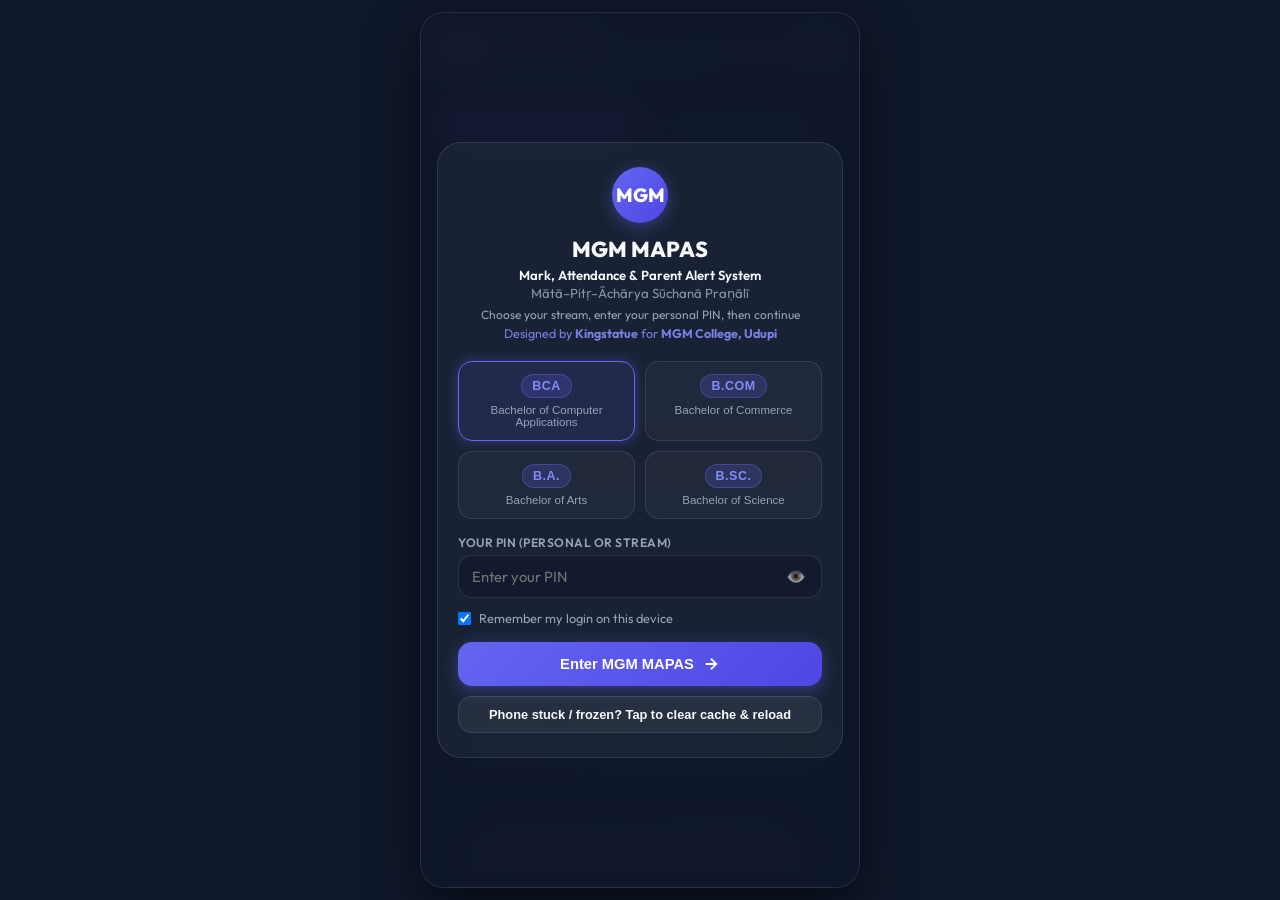
==== commit 3e53d391: "personal pin memorable" ====
--- a/index.html
+++ b/index.html
@@ -24,11 +24,11 @@
   <meta http-equiv="Pragma" content="no-cache">
   <meta http-equiv="Expires" content="0">
 
-  <link rel="stylesheet" href="styles.css?v=v32.45-personal-pins">
+  <link rel="stylesheet" href="styles.css?v=v32.47-editable-pins">
   <script>
     // Auto-update after GitHub Pages deploy (runs before app.js) — does not touch attendance data
     (function () {
-      var EXPECTED = 'v32.45-personal-pins';
+      var EXPECTED = 'v32.47-editable-pins';
       var KEY = 'mgm_shell_ver';
       var OWN_CACHE_PREFIX = 'mgm-absentee-informer';
       var reloading = false;
@@ -96,7 +96,7 @@
       // 2) Register SW with versioned URL so GitHub Pages cannot keep old sw.js forever
       if ('serviceWorker' in navigator) {
         window.addEventListener('load', function () {
-          var swUrl = './sw.js?v=v116-personal-pins';
+          var swUrl = './sw.js?v=v118-editable-pins';
           navigator.serviceWorker.register(swUrl, { updateViaCache: 'none' })
             .then(function (reg) {
               if (navigator.onLine) {
@@ -260,61 +260,65 @@
         </div>
       </div>
       <div class="header-actions">
-        <button class="dept-active-badge bca" id="activeDeptBadge" title="BCA Department" type="button">
-          <span id="activeDeptText">BCA</span>
-        </button>
-        <button class="history-pill-btn" id="historyBtn" title="Today's entries — edit or delete" aria-label="Today's entries">
-          <svg width="16" height="16" viewBox="0 0 24 24" fill="none" stroke="currentColor" stroke-width="2.2" stroke-linecap="round" stroke-linejoin="round">
-            <path d="M12 8v4l3 3"></path>
-            <circle cx="12" cy="12" r="9"></circle>
-          </svg>
-          <span>Today</span>
-          <span class="today-count-badge" id="todayCountBadge" hidden>0</span>
-        </button>
-        <button class="history-pill-btn" id="manageSubjectBtnHeader" title="Add or manage subjects" aria-label="Manage Subjects">
-          <svg width="15" height="15" viewBox="0 0 24 24" fill="none" stroke="currentColor" stroke-width="2.2" stroke-linecap="round" stroke-linejoin="round">
-            <path d="M4 19.5A2.5 2.5 0 0 1 6.5 17H20"></path>
-            <path d="M6.5 2H20v20H6.5A2.5 2.5 0 0 1 4 19.5v-15A2.5 2.5 0 0 1 6.5 2z"></path>
-          </svg>
-          <span>Subjects</span>
-        </button>
-        <button class="history-pill-btn" id="adminTeachersBtn" title="Admin only — manage teacher names and personal PINs" aria-label="Manage Teachers" style="display: none;">
-          <svg width="15" height="15" viewBox="0 0 24 24" fill="none" stroke="currentColor" stroke-width="2.2" stroke-linecap="round" stroke-linejoin="round">
-            <path d="M17 21v-2a4 4 0 0 0-4-4H5a4 4 0 0 0-4 4v2"></path>
-            <circle cx="9" cy="7" r="4"></circle>
-            <path d="M23 21v-2a4 4 0 0 0-3-3.87"></path>
-            <path d="M16 3.13a4 4 0 0 1 0 7.75"></path>
-          </svg>
-          <span>Teachers</span>
-        </button>
-        <button class="history-pill-btn" id="adminPasscodeSettingsBtn" title="Admin only — legacy stream / admin passcodes" aria-label="Manage Passcodes" style="display: none;">
-          <svg width="15" height="15" viewBox="0 0 24 24" fill="none" stroke="currentColor" stroke-width="2.2" stroke-linecap="round" stroke-linejoin="round">
-            <rect x="3" y="11" width="18" height="11" rx="2" ry="2"></rect>
-            <path d="M7 11V7a5 5 0 0 1 10 0v4"></path>
-          </svg>
-          <span>PINs</span>
-        </button>
-        <button class="logout-btn" id="logoutBtn" title="Exit Department / Logout" aria-label="Exit Department">
-          <svg width="15" height="15" viewBox="0 0 24 24" fill="none" stroke="currentColor" stroke-width="2.2" stroke-linecap="round" stroke-linejoin="round">
-            <path d="M9 21H5a2 2 0 0 1-2-2V5a2 2 0 0 1 2-2h4"></path>
-            <polyline points="16 17 21 12 16 7"></polyline>
-            <line x1="21" y1="12" x2="9" y2="12"></line>
-          </svg>
-          <span>Exit</span>
-        </button>
-        <button class="icon-btn" id="themeToggle" title="Toggle Theme" aria-label="Toggle Theme">
-          <svg class="sun-icon" width="20" height="20" viewBox="0 0 24 24" fill="none" stroke="currentColor" stroke-width="2" stroke-linecap="round" stroke-linejoin="round">
-            <circle cx="12" cy="12" r="5"></circle>
-            <line x1="12" y1="1" x2="12" y2="3"></line>
-            <line x1="12" y1="21" x2="12" y2="23"></line>
-            <line x1="4.22" y1="4.22" x2="5.64" y2="5.64"></line>
-            <line x1="18.36" y1="18.36" x2="19.78" y2="19.78"></line>
-            <line x1="1" y1="12" x2="3" y2="12"></line>
-            <line x1="21" y1="12" x2="23" y2="12"></line>
-            <line x1="4.22" y1="19.78" x2="5.64" y2="18.36"></line>
-            <line x1="18.36" y1="5.64" x2="19.78" y2="4.22"></line>
-          </svg>
-        </button>
+        <div class="header-actions-scroll">
+          <button class="dept-active-badge bca" id="activeDeptBadge" title="BCA Department" type="button">
+            <span id="activeDeptText">BCA</span>
+          </button>
+          <button class="history-pill-btn" id="historyBtn" title="Today's entries — edit or delete" aria-label="Today's entries">
+            <svg width="16" height="16" viewBox="0 0 24 24" fill="none" stroke="currentColor" stroke-width="2.2" stroke-linecap="round" stroke-linejoin="round">
+              <path d="M12 8v4l3 3"></path>
+              <circle cx="12" cy="12" r="9"></circle>
+            </svg>
+            <span>Today</span>
+            <span class="today-count-badge" id="todayCountBadge" hidden>0</span>
+          </button>
+          <button class="history-pill-btn" id="manageSubjectBtnHeader" title="Add or manage subjects" aria-label="Manage Subjects">
+            <svg width="15" height="15" viewBox="0 0 24 24" fill="none" stroke="currentColor" stroke-width="2.2" stroke-linecap="round" stroke-linejoin="round">
+              <path d="M4 19.5A2.5 2.5 0 0 1 6.5 17H20"></path>
+              <path d="M6.5 2H20v20H6.5A2.5 2.5 0 0 1 4 19.5v-15A2.5 2.5 0 0 1 6.5 2z"></path>
+            </svg>
+            <span>Subjects</span>
+          </button>
+          <button class="history-pill-btn" id="adminTeachersBtn" title="Admin only — manage teacher names and personal PINs" aria-label="Manage Teachers" style="display: none;">
+            <svg width="15" height="15" viewBox="0 0 24 24" fill="none" stroke="currentColor" stroke-width="2.2" stroke-linecap="round" stroke-linejoin="round">
+              <path d="M17 21v-2a4 4 0 0 0-4-4H5a4 4 0 0 0-4 4v2"></path>
+              <circle cx="9" cy="7" r="4"></circle>
+              <path d="M23 21v-2a4 4 0 0 0-3-3.87"></path>
+              <path d="M16 3.13a4 4 0 0 1 0 7.75"></path>
+            </svg>
+            <span>Teachers</span>
+          </button>
+          <button class="history-pill-btn" id="adminPasscodeSettingsBtn" title="Admin only — legacy stream / admin passcodes" aria-label="Manage Passcodes" style="display: none;">
+            <svg width="15" height="15" viewBox="0 0 24 24" fill="none" stroke="currentColor" stroke-width="2.2" stroke-linecap="round" stroke-linejoin="round">
+              <rect x="3" y="11" width="18" height="11" rx="2" ry="2"></rect>
+              <path d="M7 11V7a5 5 0 0 1 10 0v4"></path>
+            </svg>
+            <span>PINs</span>
+          </button>
+        </div>
+        <div class="header-actions-fixed">
+          <button class="logout-btn" id="logoutBtn" title="Exit Department / Logout" aria-label="Exit Department">
+            <svg width="15" height="15" viewBox="0 0 24 24" fill="none" stroke="currentColor" stroke-width="2.2" stroke-linecap="round" stroke-linejoin="round">
+              <path d="M9 21H5a2 2 0 0 1-2-2V5a2 2 0 0 1 2-2h4"></path>
+              <polyline points="16 17 21 12 16 7"></polyline>
+              <line x1="21" y1="12" x2="9" y2="12"></line>
+            </svg>
+            <span>Exit</span>
+          </button>
+          <button class="icon-btn" id="themeToggle" title="Toggle Theme" aria-label="Toggle Theme">
+            <svg class="sun-icon" width="20" height="20" viewBox="0 0 24 24" fill="none" stroke="currentColor" stroke-width="2" stroke-linecap="round" stroke-linejoin="round">
+              <circle cx="12" cy="12" r="5"></circle>
+              <line x1="12" y1="1" x2="12" y2="3"></line>
+              <line x1="12" y1="21" x2="12" y2="23"></line>
+              <line x1="4.22" y1="4.22" x2="5.64" y2="5.64"></line>
+              <line x1="18.36" y1="18.36" x2="19.78" y2="19.78"></line>
+              <line x1="1" y1="12" x2="3" y2="12"></line>
+              <line x1="21" y1="12" x2="23" y2="12"></line>
+              <line x1="4.22" y1="19.78" x2="5.64" y2="18.36"></line>
+              <line x1="18.36" y1="5.64" x2="19.78" y2="4.22"></line>
+            </svg>
+          </button>
+        </div>
       </div>
     </header>
 
@@ -1098,14 +1102,14 @@
         </div>
         <div style="padding: 0 4px 8px;">
           <p style="font-size: 0.8rem; color: var(--text-muted); margin-bottom: 12px;">
-            Admin only: add each teacher’s name, generate a unique PIN, then Save to Server. Share each PIN privately. History will show who submitted.
+            Admin only: add each teacher’s name and set a memorable PIN (or tap Random), then Save to Server. Share each PIN privately. History will show who submitted.
           </p>
           <div class="form-group" style="display: flex; gap: 8px; align-items: flex-end; margin-bottom: 12px;">
             <div style="flex: 1;">
               <label for="newTeacherName">Teacher name</label>
               <input type="text" id="newTeacherName" class="form-input" placeholder="e.g. Priya Rao" autocomplete="off">
             </div>
-            <button type="button" class="btn-primary" id="addTeacherBtn" style="white-space: nowrap;">Add + PIN</button>
+            <button type="button" class="btn-primary" id="addTeacherBtn" style="white-space: nowrap;">Add teacher</button>
           </div>
           <div id="teachersList" style="max-height: 42vh; overflow-y: auto; margin-bottom: 10px;"></div>
           <p id="teachersStatus" style="font-size: 0.75rem; color: var(--text-muted); min-height: 1.2em;"></p>
@@ -1184,8 +1188,8 @@
 
   <datalist id="subjectDatalist"></datalist>
 
-  <script src="parser.js?v=v32.45-personal-pins"></script>
-  <script src="app.js?v=v32.45-personal-pins"></script>
+  <script src="parser.js?v=v32.47-editable-pins"></script>
+  <script src="app.js?v=v32.47-editable-pins"></script>
 <!-- Bulk Past Class Generator Modal -->
     <div class="modal-overlay" id="bulkGeneratorModal">
       <div class="modal-card" style="max-width: 460px;">
--- a/styles.css
+++ b/styles.css
@@ -257,6 +257,30 @@
   display: flex;
   gap: 8px;
   align-items: center;
+  min-width: 0;
+  flex: 1;
+  justify-content: flex-end;
+}
+
+.header-actions-scroll {
+  display: flex;
+  gap: 8px;
+  align-items: center;
+  min-width: 0;
+  overflow-x: auto;
+  -webkit-overflow-scrolling: touch;
+  scrollbar-width: none;
+}
+
+.header-actions-scroll::-webkit-scrollbar {
+  display: none;
+}
+
+.header-actions-fixed {
+  display: flex;
+  gap: 8px;
+  align-items: center;
+  flex-shrink: 0;
 }
 
 .icon-btn {
@@ -1975,26 +1999,36 @@
     justify-content: space-between;
     gap: 6px;
   }
+  .header-actions-scroll {
+    flex: 1;
+    gap: 6px;
+    padding-bottom: 2px;
+  }
+  .header-actions-fixed {
+    gap: 6px;
+  }
   .dept-active-badge {
-    flex: 1;
+    flex: 0 0 auto;
     justify-content: center;
-    padding: 6px 4px;
+    padding: 6px 8px;
     font-size: 0.75rem;
     text-align: center;
   }
   .history-pill-btn {
-    flex: 1.2;
+    flex: 0 0 auto;
     justify-content: center;
-    padding: 6px 4px;
+    padding: 6px 8px;
     font-size: 0.75rem;
     gap: 4px;
+    white-space: nowrap;
   }
   .logout-btn {
-    flex: 1;
+    flex: 0 0 auto;
     justify-content: center;
-    padding: 6px 4px;
+    padding: 6px 8px;
     font-size: 0.75rem;
     gap: 4px;
+    white-space: nowrap;
   }
 }
 
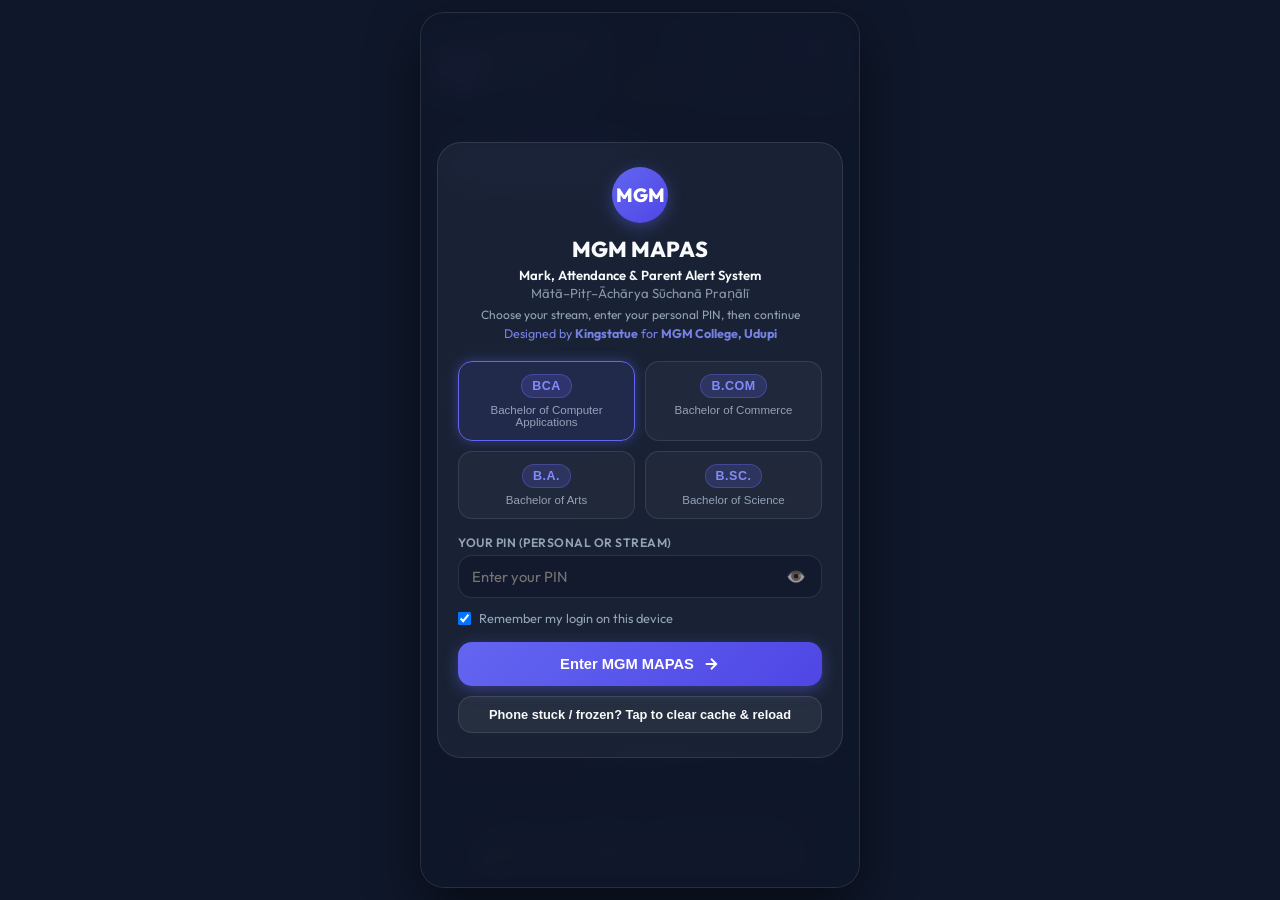
==== commit 5e9fd549: "header after personal pin fixed" ====
--- a/index.html
+++ b/index.html
@@ -24,11 +24,11 @@
   <meta http-equiv="Pragma" content="no-cache">
   <meta http-equiv="Expires" content="0">
 
-  <link rel="stylesheet" href="styles.css?v=v32.47-editable-pins">
+  <link rel="stylesheet" href="styles.css?v=v32.48-header-fix">
   <script>
     // Auto-update after GitHub Pages deploy (runs before app.js) — does not touch attendance data
     (function () {
-      var EXPECTED = 'v32.47-editable-pins';
+      var EXPECTED = 'v32.48-header-fix';
       var KEY = 'mgm_shell_ver';
       var OWN_CACHE_PREFIX = 'mgm-absentee-informer';
       var reloading = false;
@@ -96,7 +96,7 @@
       // 2) Register SW with versioned URL so GitHub Pages cannot keep old sw.js forever
       if ('serviceWorker' in navigator) {
         window.addEventListener('load', function () {
-          var swUrl = './sw.js?v=v118-editable-pins';
+          var swUrl = './sw.js?v=v119-header-fix';
           navigator.serviceWorker.register(swUrl, { updateViaCache: 'none' })
             .then(function (reg) {
               if (navigator.onLine) {
@@ -260,65 +260,61 @@
         </div>
       </div>
       <div class="header-actions">
-        <div class="header-actions-scroll">
-          <button class="dept-active-badge bca" id="activeDeptBadge" title="BCA Department" type="button">
-            <span id="activeDeptText">BCA</span>
-          </button>
-          <button class="history-pill-btn" id="historyBtn" title="Today's entries — edit or delete" aria-label="Today's entries">
-            <svg width="16" height="16" viewBox="0 0 24 24" fill="none" stroke="currentColor" stroke-width="2.2" stroke-linecap="round" stroke-linejoin="round">
-              <path d="M12 8v4l3 3"></path>
-              <circle cx="12" cy="12" r="9"></circle>
-            </svg>
-            <span>Today</span>
-            <span class="today-count-badge" id="todayCountBadge" hidden>0</span>
-          </button>
-          <button class="history-pill-btn" id="manageSubjectBtnHeader" title="Add or manage subjects" aria-label="Manage Subjects">
-            <svg width="15" height="15" viewBox="0 0 24 24" fill="none" stroke="currentColor" stroke-width="2.2" stroke-linecap="round" stroke-linejoin="round">
-              <path d="M4 19.5A2.5 2.5 0 0 1 6.5 17H20"></path>
-              <path d="M6.5 2H20v20H6.5A2.5 2.5 0 0 1 4 19.5v-15A2.5 2.5 0 0 1 6.5 2z"></path>
-            </svg>
-            <span>Subjects</span>
-          </button>
-          <button class="history-pill-btn" id="adminTeachersBtn" title="Admin only — manage teacher names and personal PINs" aria-label="Manage Teachers" style="display: none;">
-            <svg width="15" height="15" viewBox="0 0 24 24" fill="none" stroke="currentColor" stroke-width="2.2" stroke-linecap="round" stroke-linejoin="round">
-              <path d="M17 21v-2a4 4 0 0 0-4-4H5a4 4 0 0 0-4 4v2"></path>
-              <circle cx="9" cy="7" r="4"></circle>
-              <path d="M23 21v-2a4 4 0 0 0-3-3.87"></path>
-              <path d="M16 3.13a4 4 0 0 1 0 7.75"></path>
-            </svg>
-            <span>Teachers</span>
-          </button>
-          <button class="history-pill-btn" id="adminPasscodeSettingsBtn" title="Admin only — legacy stream / admin passcodes" aria-label="Manage Passcodes" style="display: none;">
-            <svg width="15" height="15" viewBox="0 0 24 24" fill="none" stroke="currentColor" stroke-width="2.2" stroke-linecap="round" stroke-linejoin="round">
-              <rect x="3" y="11" width="18" height="11" rx="2" ry="2"></rect>
-              <path d="M7 11V7a5 5 0 0 1 10 0v4"></path>
-            </svg>
-            <span>PINs</span>
-          </button>
-        </div>
-        <div class="header-actions-fixed">
-          <button class="logout-btn" id="logoutBtn" title="Exit Department / Logout" aria-label="Exit Department">
-            <svg width="15" height="15" viewBox="0 0 24 24" fill="none" stroke="currentColor" stroke-width="2.2" stroke-linecap="round" stroke-linejoin="round">
-              <path d="M9 21H5a2 2 0 0 1-2-2V5a2 2 0 0 1 2-2h4"></path>
-              <polyline points="16 17 21 12 16 7"></polyline>
-              <line x1="21" y1="12" x2="9" y2="12"></line>
-            </svg>
-            <span>Exit</span>
-          </button>
-          <button class="icon-btn" id="themeToggle" title="Toggle Theme" aria-label="Toggle Theme">
-            <svg class="sun-icon" width="20" height="20" viewBox="0 0 24 24" fill="none" stroke="currentColor" stroke-width="2" stroke-linecap="round" stroke-linejoin="round">
-              <circle cx="12" cy="12" r="5"></circle>
-              <line x1="12" y1="1" x2="12" y2="3"></line>
-              <line x1="12" y1="21" x2="12" y2="23"></line>
-              <line x1="4.22" y1="4.22" x2="5.64" y2="5.64"></line>
-              <line x1="18.36" y1="18.36" x2="19.78" y2="19.78"></line>
-              <line x1="1" y1="12" x2="3" y2="12"></line>
-              <line x1="21" y1="12" x2="23" y2="12"></line>
-              <line x1="4.22" y1="19.78" x2="5.64" y2="18.36"></line>
-              <line x1="18.36" y1="5.64" x2="19.78" y2="4.22"></line>
-            </svg>
-          </button>
-        </div>
+        <button class="dept-active-badge bca" id="activeDeptBadge" title="BCA Department" type="button">
+          <span id="activeDeptText">BCA</span>
+        </button>
+        <button class="history-pill-btn" id="historyBtn" title="Today's entries — edit or delete" aria-label="Today's entries">
+          <svg width="16" height="16" viewBox="0 0 24 24" fill="none" stroke="currentColor" stroke-width="2.2" stroke-linecap="round" stroke-linejoin="round">
+            <path d="M12 8v4l3 3"></path>
+            <circle cx="12" cy="12" r="9"></circle>
+          </svg>
+          <span>Today</span>
+          <span class="today-count-badge" id="todayCountBadge" hidden>0</span>
+        </button>
+        <button class="logout-btn" id="logoutBtn" title="Exit Department / Logout" aria-label="Exit Department">
+          <svg width="15" height="15" viewBox="0 0 24 24" fill="none" stroke="currentColor" stroke-width="2.2" stroke-linecap="round" stroke-linejoin="round">
+            <path d="M9 21H5a2 2 0 0 1-2-2V5a2 2 0 0 1 2-2h4"></path>
+            <polyline points="16 17 21 12 16 7"></polyline>
+            <line x1="21" y1="12" x2="9" y2="12"></line>
+          </svg>
+          <span>Exit</span>
+        </button>
+        <button class="history-pill-btn" id="manageSubjectBtnHeader" title="Add or manage subjects" aria-label="Manage Subjects">
+          <svg width="15" height="15" viewBox="0 0 24 24" fill="none" stroke="currentColor" stroke-width="2.2" stroke-linecap="round" stroke-linejoin="round">
+            <path d="M4 19.5A2.5 2.5 0 0 1 6.5 17H20"></path>
+            <path d="M6.5 2H20v20H6.5A2.5 2.5 0 0 1 4 19.5v-15A2.5 2.5 0 0 1 6.5 2z"></path>
+          </svg>
+          <span>Subjects</span>
+        </button>
+        <button class="history-pill-btn" id="adminTeachersBtn" title="Admin only — manage teacher names and personal PINs" aria-label="Manage Teachers" style="display: none;">
+          <svg width="15" height="15" viewBox="0 0 24 24" fill="none" stroke="currentColor" stroke-width="2.2" stroke-linecap="round" stroke-linejoin="round">
+            <path d="M17 21v-2a4 4 0 0 0-4-4H5a4 4 0 0 0-4 4v2"></path>
+            <circle cx="9" cy="7" r="4"></circle>
+            <path d="M23 21v-2a4 4 0 0 0-3-3.87"></path>
+            <path d="M16 3.13a4 4 0 0 1 0 7.75"></path>
+          </svg>
+          <span>Teachers</span>
+        </button>
+        <button class="history-pill-btn" id="adminPasscodeSettingsBtn" title="Admin only — legacy stream / admin passcodes" aria-label="Manage Passcodes" style="display: none;">
+          <svg width="15" height="15" viewBox="0 0 24 24" fill="none" stroke="currentColor" stroke-width="2.2" stroke-linecap="round" stroke-linejoin="round">
+            <rect x="3" y="11" width="18" height="11" rx="2" ry="2"></rect>
+            <path d="M7 11V7a5 5 0 0 1 10 0v4"></path>
+          </svg>
+          <span>PINs</span>
+        </button>
+        <button class="icon-btn" id="themeToggle" title="Toggle Theme" aria-label="Toggle Theme">
+          <svg class="sun-icon" width="20" height="20" viewBox="0 0 24 24" fill="none" stroke="currentColor" stroke-width="2" stroke-linecap="round" stroke-linejoin="round">
+            <circle cx="12" cy="12" r="5"></circle>
+            <line x1="12" y1="1" x2="12" y2="3"></line>
+            <line x1="12" y1="21" x2="12" y2="23"></line>
+            <line x1="4.22" y1="4.22" x2="5.64" y2="5.64"></line>
+            <line x1="18.36" y1="18.36" x2="19.78" y2="19.78"></line>
+            <line x1="1" y1="12" x2="3" y2="12"></line>
+            <line x1="21" y1="12" x2="23" y2="12"></line>
+            <line x1="4.22" y1="19.78" x2="5.64" y2="18.36"></line>
+            <line x1="18.36" y1="5.64" x2="19.78" y2="4.22"></line>
+          </svg>
+        </button>
       </div>
     </header>
 
@@ -1188,8 +1184,8 @@
 
   <datalist id="subjectDatalist"></datalist>
 
-  <script src="parser.js?v=v32.47-editable-pins"></script>
-  <script src="app.js?v=v32.47-editable-pins"></script>
+  <script src="parser.js?v=v32.48-header-fix"></script>
+  <script src="app.js?v=v32.48-header-fix"></script>
 <!-- Bulk Past Class Generator Modal -->
     <div class="modal-overlay" id="bulkGeneratorModal">
       <div class="modal-card" style="max-width: 460px;">
--- a/styles.css
+++ b/styles.css
@@ -257,30 +257,9 @@
   display: flex;
   gap: 8px;
   align-items: center;
-  min-width: 0;
-  flex: 1;
+  flex-wrap: wrap;
   justify-content: flex-end;
-}
-
-.header-actions-scroll {
-  display: flex;
-  gap: 8px;
-  align-items: center;
-  min-width: 0;
-  overflow-x: auto;
-  -webkit-overflow-scrolling: touch;
-  scrollbar-width: none;
-}
-
-.header-actions-scroll::-webkit-scrollbar {
-  display: none;
-}
-
-.header-actions-fixed {
-  display: flex;
-  gap: 8px;
-  align-items: center;
-  flex-shrink: 0;
+  max-width: 100%;
 }
 
 .icon-btn {
@@ -1996,39 +1975,37 @@
   }
   .header-actions {
     width: 100%;
-    justify-content: space-between;
+    max-width: 100%;
+    justify-content: flex-start;
     gap: 6px;
-  }
-  .header-actions-scroll {
-    flex: 1;
-    gap: 6px;
-    padding-bottom: 2px;
-  }
-  .header-actions-fixed {
-    gap: 6px;
+    flex-wrap: wrap;
   }
   .dept-active-badge {
-    flex: 0 0 auto;
+    flex: 1 1 calc(25% - 6px);
+    min-width: 4.2rem;
     justify-content: center;
-    padding: 6px 8px;
+    padding: 6px 4px;
     font-size: 0.75rem;
     text-align: center;
   }
   .history-pill-btn {
-    flex: 0 0 auto;
+    flex: 1 1 calc(25% - 6px);
+    min-width: 4.2rem;
     justify-content: center;
-    padding: 6px 8px;
-    font-size: 0.75rem;
+    padding: 6px 4px;
+    font-size: 0.72rem;
     gap: 4px;
-    white-space: nowrap;
   }
   .logout-btn {
+    flex: 1 1 calc(25% - 6px);
+    min-width: 4.2rem;
+    justify-content: center;
+    padding: 6px 4px;
+    font-size: 0.72rem;
+    gap: 4px;
+  }
+  .header-actions .icon-btn {
     flex: 0 0 auto;
-    justify-content: center;
-    padding: 6px 8px;
-    font-size: 0.75rem;
-    gap: 4px;
-    white-space: nowrap;
   }
 }
 
